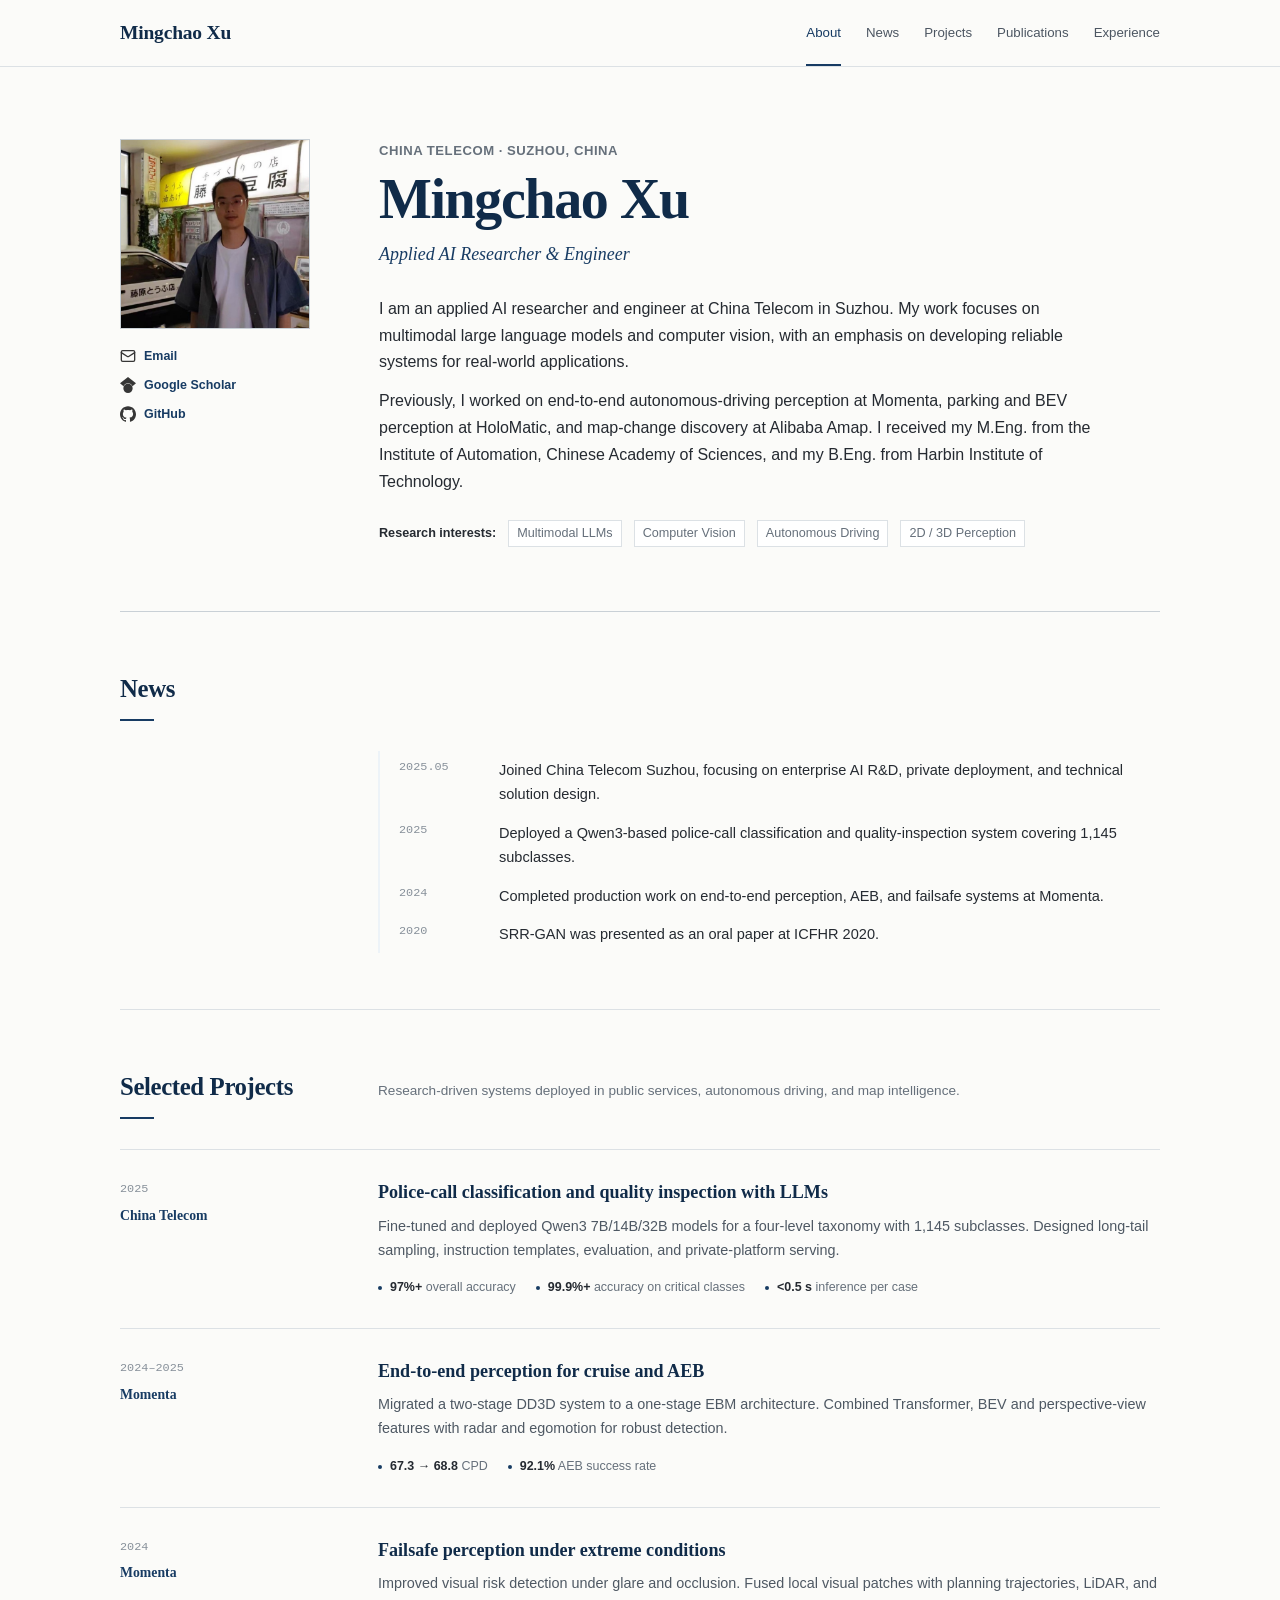
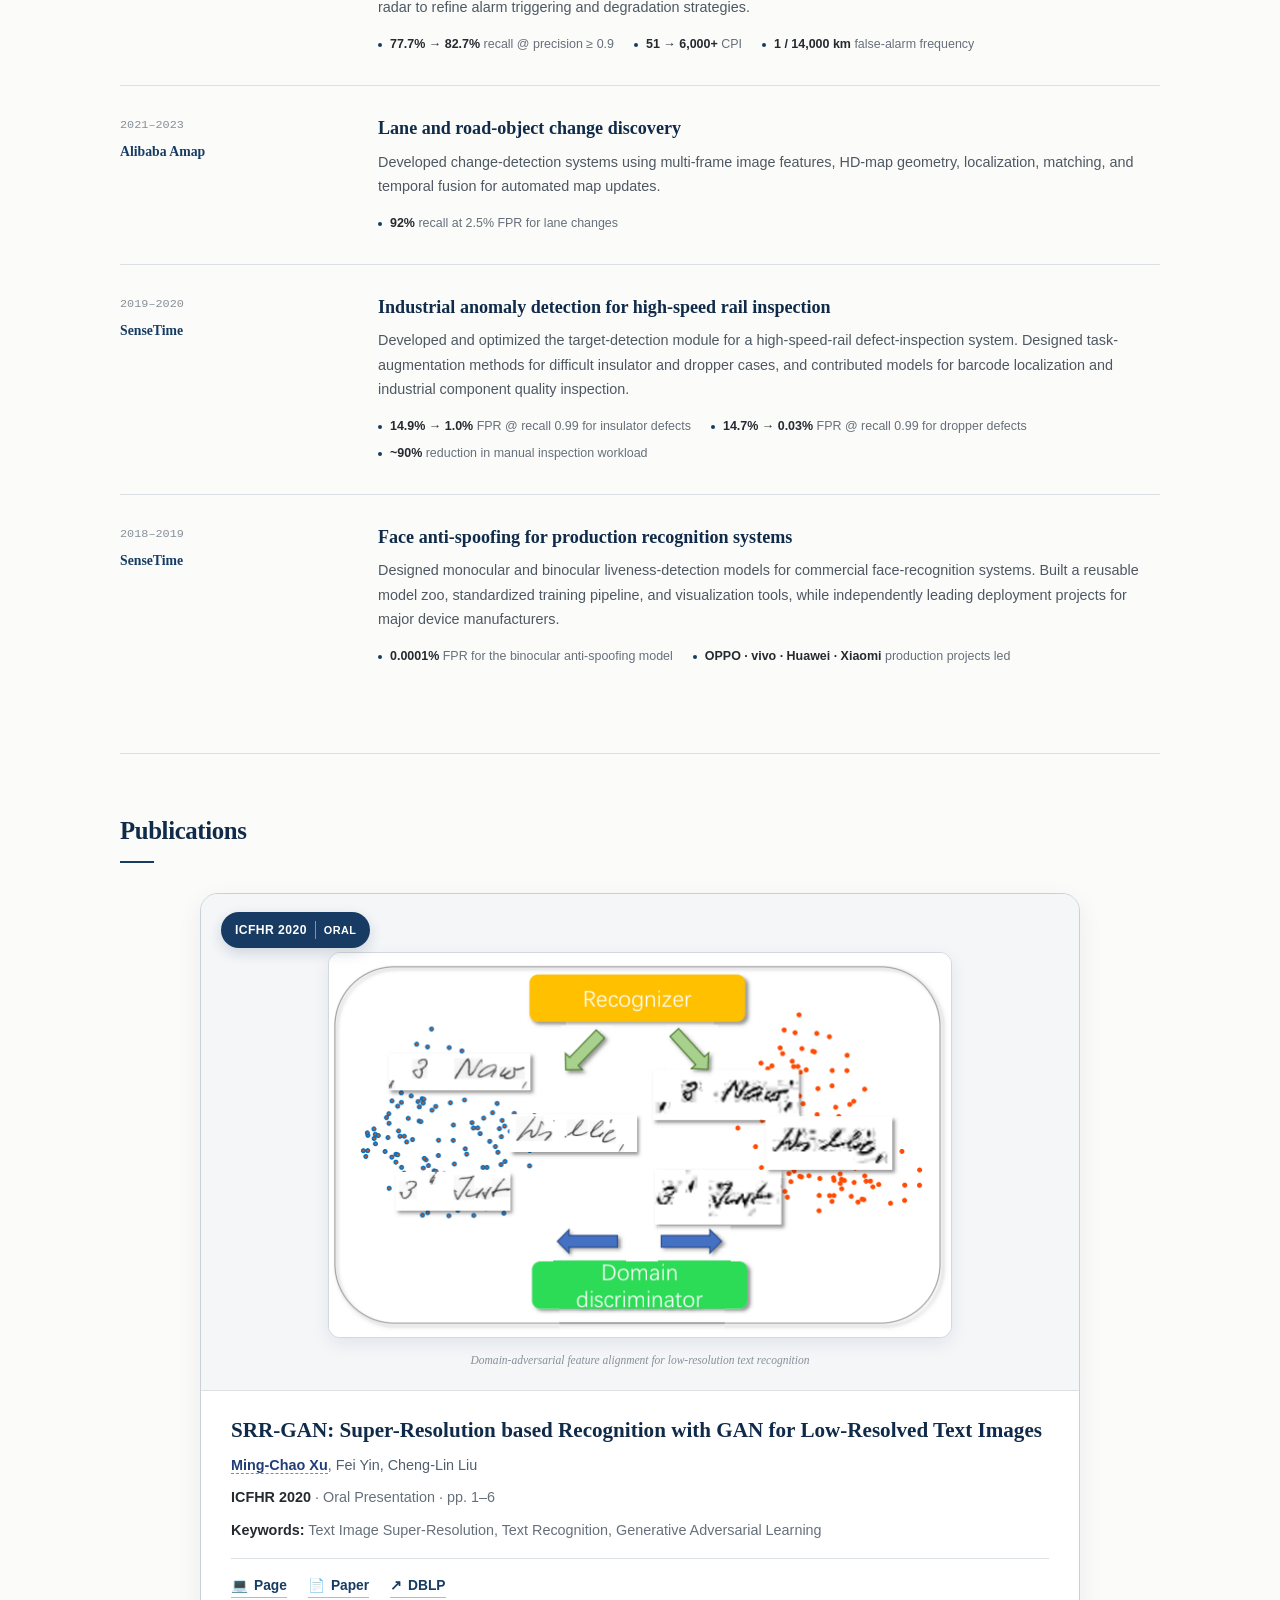
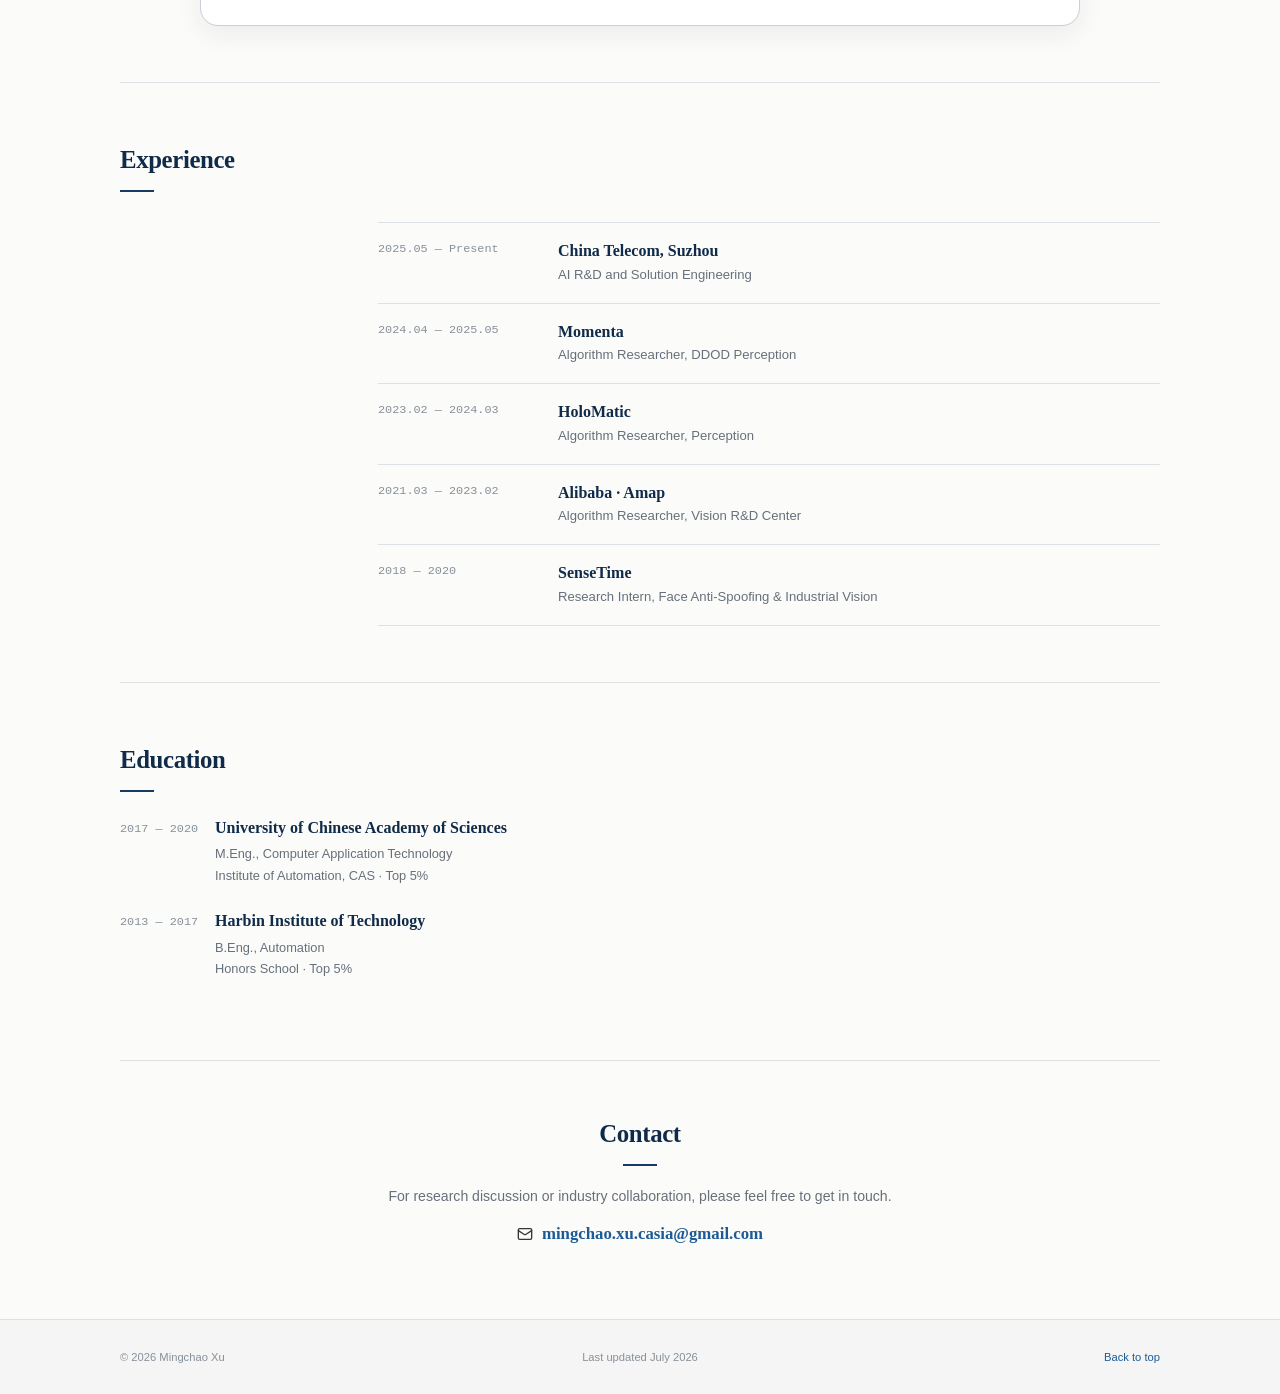
==== index.html @ 4d042f43 "Use paper figure in publication card" ====
<!doctype html>
<html lang="en">
  <head>
    <meta charset="UTF-8" />
    <meta name="viewport" content="width=device-width, initial-scale=1.0" />
    <meta
      name="description"
      content="Mingchao Xu is an applied AI researcher and engineer working on multimodal language models, autonomous-driving perception, and computer vision."
    />
    <meta name="theme-color" content="#fbfbf9" />
    <meta property="og:type" content="website" />
    <meta property="og:url" content="https://mingchaoxu.github.io/" />
    <meta property="og:title" content="Mingchao Xu — Applied AI Researcher" />
    <meta
      property="og:description"
      content="Research and engineering in multimodal AI, autonomous-driving perception, and computer vision."
    />
    <meta property="og:image" content="https://mingchaoxu.github.io/assets/mingchao-xu.jpg" />
    <title>Mingchao Xu — Applied AI Researcher</title>
    <link rel="icon" href="./assets/mingchao-xu.jpg" />
    <link rel="stylesheet" href="./styles.css" />
    <script src="./script.js" defer></script>
  </head>
  <body>
    <a class="skip-link" href="#main-content">Skip to content</a>

    <header class="site-header">
      <div class="header-inner">
        <a class="site-name" href="#about">Mingchao Xu</a>

        <button
          class="menu-button"
          type="button"
          aria-expanded="false"
          aria-controls="primary-nav"
        >
          <span class="sr-only">Menu</span>
          <span></span><span></span><span></span>
        </button>

        <nav id="primary-nav" class="primary-nav" aria-label="Primary navigation">
          <a href="#about">About</a>
          <a href="#news">News</a>
          <a href="#projects">Projects</a>
          <a href="#publications">Publications</a>
          <a href="#experience">Experience</a>
        </nav>
      </div>
    </header>

    <main id="main-content" class="page">
      <section id="about" class="profile-section">
        <div class="portrait-column">
          <img
            class="portrait"
            src="./assets/mingchao-xu.jpg"
            alt="Mingchao Xu"
            width="250"
            height="250"
          />
          <div class="profile-links" aria-label="Contact links">
            <a class="profile-link" href="mailto:mingchao.xu.casia@gmail.com" aria-label="Email Mingchao Xu">
              <img src="./assets/icons/mail.svg" alt="" aria-hidden="true" />
              <span>Email</span>
            </a>
            <a class="profile-link" href="https://scholar.google.com/citations?hl=zh-CN&amp;user=CR65p5YAAAAJ" target="_blank" rel="noreferrer" aria-label="Google Scholar profile">
              <img src="./assets/icons/google-scholar.svg" alt="" aria-hidden="true" />
              <span>Google Scholar</span>
            </a>
            <a class="profile-link" href="https://github.com/MingChaoXu" target="_blank" rel="noreferrer" aria-label="GitHub profile">
              <img src="./assets/icons/github.svg" alt="" aria-hidden="true" />
              <span>GitHub</span>
            </a>
          </div>
        </div>

        <div class="profile-content">
          <p class="affiliation">China Telecom · Suzhou, China</p>
          <h1>Mingchao Xu</h1>
          <p class="title-line">Applied AI Researcher &amp; Engineer</p>

          <div class="bio">
            <p>
              I am an applied AI researcher and engineer at China Telecom in Suzhou. My work focuses on multimodal large language models and computer vision, with an emphasis on developing reliable systems for real-world applications.
            </p>
            <p>
              Previously, I worked on end-to-end autonomous-driving perception at Momenta, parking and BEV perception at HoloMatic, and map-change discovery at Alibaba Amap. I received my M.Eng. from the Institute of Automation, Chinese Academy of Sciences, and my B.Eng. from Harbin Institute of Technology.
            </p>
          </div>

          <div class="research-interests">
            <strong>Research interests:</strong>
            <span>Multimodal LLMs</span>
            <span>Computer Vision</span>
            <span>Autonomous Driving</span>
            <span>2D / 3D Perception</span>
          </div>
        </div>
      </section>

      <section id="news" class="content-section">
        <header class="section-header">
          <h2>News</h2>
        </header>
        <div class="news-list">
          <article class="news-item">
            <time datetime="2025-05">2025.05</time>
            <p>Joined China Telecom Suzhou, focusing on enterprise AI R&amp;D, private deployment, and technical solution design.</p>
          </article>
          <article class="news-item">
            <time datetime="2025">2025</time>
            <p>Deployed a Qwen3-based police-call classification and quality-inspection system covering 1,145 subclasses.</p>
          </article>
          <article class="news-item">
            <time datetime="2024">2024</time>
            <p>Completed production work on end-to-end perception, AEB, and failsafe systems at Momenta.</p>
          </article>
          <article class="news-item">
            <time datetime="2020">2020</time>
            <p>SRR-GAN was presented as an oral paper at ICFHR 2020.</p>
          </article>
        </div>
      </section>

      <section id="projects" class="content-section">
        <header class="section-header">
          <h2>Selected Projects</h2>
          <p>Research-driven systems deployed in public services, autonomous driving, and map intelligence.</p>
        </header>

        <div class="project-list">
          <article class="project-item">
            <div class="project-meta">
              <time>2025</time>
              <span>China Telecom</span>
            </div>
            <div class="project-body">
              <h3>Police-call classification and quality inspection with LLMs</h3>
              <p>
                Fine-tuned and deployed Qwen3 7B/14B/32B models for a four-level taxonomy with 1,145 subclasses. Designed long-tail sampling, instruction templates, evaluation, and private-platform serving.
              </p>
              <ul class="result-list">
                <li><strong>97%+</strong> overall accuracy</li>
                <li><strong>99.9%+</strong> accuracy on critical classes</li>
                <li><strong>&lt;0.5 s</strong> inference per case</li>
              </ul>
            </div>
          </article>

          <article class="project-item">
            <div class="project-meta">
              <time>2024–2025</time>
              <span>Momenta</span>
            </div>
            <div class="project-body">
              <h3>End-to-end perception for cruise and AEB</h3>
              <p>
                Migrated a two-stage DD3D system to a one-stage EBM architecture. Combined Transformer, BEV and perspective-view features with radar and egomotion for robust detection.
              </p>
              <ul class="result-list">
                <li><strong>67.3 → 68.8</strong> CPD</li>
                <li><strong>92.1%</strong> AEB success rate</li>
              </ul>
            </div>
          </article>

          <article class="project-item">
            <div class="project-meta">
              <time>2024</time>
              <span>Momenta</span>
            </div>
            <div class="project-body">
              <h3>Failsafe perception under extreme conditions</h3>
              <p>
                Improved visual risk detection under glare and occlusion. Fused local visual patches with planning trajectories, LiDAR, and radar to refine alarm triggering and degradation strategies.
              </p>
              <ul class="result-list">
                <li><strong>77.7% → 82.7%</strong> recall @ precision ≥ 0.9</li>
                <li><strong>51 → 6,000+</strong> CPI</li>
                <li><strong>1 / 14,000 km</strong> false-alarm frequency</li>
              </ul>
            </div>
          </article>

          <article class="project-item">
            <div class="project-meta">
              <time>2021–2023</time>
              <span>Alibaba Amap</span>
            </div>
            <div class="project-body">
              <h3>Lane and road-object change discovery</h3>
              <p>
                Developed change-detection systems using multi-frame image features, HD-map geometry, localization, matching, and temporal fusion for automated map updates.
              </p>
              <ul class="result-list">
                <li><strong>92%</strong> recall at 2.5% FPR for lane changes</li>
              </ul>
            </div>
          </article>

          <article class="project-item">
            <div class="project-meta">
              <time>2019–2020</time>
              <span>SenseTime</span>
            </div>
            <div class="project-body">
              <h3>Industrial anomaly detection for high-speed rail inspection</h3>
              <p>
                Developed and optimized the target-detection module for a high-speed-rail defect-inspection system. Designed task-augmentation methods for difficult insulator and dropper cases, and contributed models for barcode localization and industrial component quality inspection.
              </p>
              <ul class="result-list">
                <li><strong>14.9% → 1.0%</strong> FPR @ recall 0.99 for insulator defects</li>
                <li><strong>14.7% → 0.03%</strong> FPR @ recall 0.99 for dropper defects</li>
                <li><strong>~90%</strong> reduction in manual inspection workload</li>
              </ul>
            </div>
          </article>

          <article class="project-item">
            <div class="project-meta">
              <time>2018–2019</time>
              <span>SenseTime</span>
            </div>
            <div class="project-body">
              <h3>Face anti-spoofing for production recognition systems</h3>
              <p>
                Designed monocular and binocular liveness-detection models for commercial face-recognition systems. Built a reusable model zoo, standardized training pipeline, and visualization tools, while independently leading deployment projects for major device manufacturers.
              </p>
              <ul class="result-list">
                <li><strong>0.0001%</strong> FPR for the binocular anti-spoofing model</li>
                <li><strong>OPPO · vivo · Huawei · Xiaomi</strong> production projects led</li>
              </ul>
            </div>
          </article>
        </div>
      </section>

      <section id="publications" class="content-section">
        <header class="section-header">
          <h2>Publications</h2>
        </header>

        <article class="publication-card">
          <figure class="publication-preview">
            <div class="publication-badge">ICFHR 2020 <span>Oral</span></div>
            <img
              class="publication-figure"
              src="assets/srr-gan-domain-adaptation.png"
              alt="SRR-GAN domain-adversarial training diagram with a recognizer and domain discriminator"
              width="624"
              height="386"
              loading="lazy"
              decoding="async"
            >
            <figcaption>Domain-adversarial feature alignment for low-resolution text recognition</figcaption>
          </figure>

          <div class="publication-card-body">
            <h3>SRR-GAN: Super-Resolution based Recognition with GAN for Low-Resolved Text Images</h3>
            <p class="authors">
              <a href="https://scholar.google.com/citations?hl=zh-CN&amp;user=CR65p5YAAAAJ" target="_blank" rel="noreferrer"><strong>Ming-Chao Xu</strong></a>, Fei Yin, Cheng-Lin Liu
            </p>
            <p class="publication-venue"><strong>ICFHR 2020</strong> · Oral Presentation · pp. 1–6</p>
            <p class="publication-keywords"><strong>Keywords:</strong> Text Image Super-Resolution, Text Recognition, Generative Adversarial Learning</p>
            <div class="paper-links" aria-label="Publication resources">
              <a href="https://doi.org/10.1109/ICFHR2020.2020.00012" target="_blank" rel="noreferrer"><span aria-hidden="true">💻</span> Page</a>
              <a href="https://ieeexplore.ieee.org/stamp/stamp.jsp?tp=&amp;arnumber=9257746" target="_blank" rel="noreferrer"><span aria-hidden="true">📄</span> Paper</a>
              <a href="https://dblp.org/rec/conf/icfhr/XuYL20" target="_blank" rel="noreferrer"><span aria-hidden="true">↗</span> DBLP</a>
            </div>
          </div>
        </article>
      </section>

      <section id="experience" class="content-section">
        <header class="section-header">
          <h2>Experience</h2>
        </header>

        <div class="experience-list">
          <article class="experience-item">
            <time>2025.05 — Present</time>
            <div>
              <h3>China Telecom, Suzhou</h3>
              <p>AI R&amp;D and Solution Engineering</p>
            </div>
          </article>
          <article class="experience-item">
            <time>2024.04 — 2025.05</time>
            <div><h3>Momenta</h3><p>Algorithm Researcher, DDOD Perception</p></div>
          </article>
          <article class="experience-item">
            <time>2023.02 — 2024.03</time>
            <div><h3>HoloMatic</h3><p>Algorithm Researcher, Perception</p></div>
          </article>
          <article class="experience-item">
            <time>2021.03 — 2023.02</time>
            <div><h3>Alibaba · Amap</h3><p>Algorithm Researcher, Vision R&amp;D Center</p></div>
          </article>
          <article class="experience-item">
            <time>2018 — 2020</time>
            <div><h3>SenseTime</h3><p>Research Intern, Face Anti-Spoofing &amp; Industrial Vision</p></div>
          </article>
        </div>
      </section>

      <section class="content-section education-section">
        <header class="section-header compact"><h2>Education</h2></header>
        <div class="education-list">
          <article class="education-item">
            <time>2017 — 2020</time>
            <h3>University of Chinese Academy of Sciences</h3>
            <p>M.Eng., Computer Application Technology<br />Institute of Automation, CAS · Top 5%</p>
          </article>
          <article class="education-item">
            <time>2013 — 2017</time>
            <h3>Harbin Institute of Technology</h3>
            <p>B.Eng., Automation<br />Honors School · Top 5%</p>
          </article>
        </div>
      </section>

      <section id="contact" class="contact-section">
        <h2>Contact</h2>
        <p>For research discussion or industry collaboration, please feel free to get in touch.</p>
        <a class="contact-email" href="mailto:mingchao.xu.casia@gmail.com">
          <img src="./assets/icons/mail.svg" alt="" aria-hidden="true" />
          <span>mingchao.xu.casia@gmail.com</span>
        </a>
      </section>
    </main>

    <footer class="site-footer">
      <div class="footer-inner">
        <span>© <span id="current-year"></span> Mingchao Xu</span>
        <span>Last updated July 2026</span>
        <a href="#about">Back to top</a>
      </div>
    </footer>
  </body>
</html>
---- styles.css ----
:root {
  --background: #fbfbf9;
  --surface: #ffffff;
  --text: #252a31;
  --muted: #66707b;
  --light-muted: #87909a;
  --navy: #173b63;
  --navy-dark: #102b49;
  --link: #1e5b96;
  --line: #dce1e5;
  --line-dark: #c9d0d6;
  --soft-blue: #edf3f8;
  --max-width: 1040px;
}

* {
  box-sizing: border-box;
}

html {
  scroll-behavior: smooth;
  scroll-padding-top: 82px;
}

body {
  margin: 0;
  color: var(--text);
  background: var(--background);
  font-family: -apple-system, BlinkMacSystemFont, "Segoe UI", "Helvetica Neue", Arial, "PingFang SC", "Microsoft YaHei", sans-serif;
  font-size: 16px;
  line-height: 1.68;
  -webkit-font-smoothing: antialiased;
}

a {
  color: var(--link);
  text-decoration: none;
}

a:hover {
  text-decoration: underline;
  text-underline-offset: 3px;
}

button {
  font: inherit;
}

:focus-visible {
  outline: 2px solid var(--link);
  outline-offset: 3px;
}

::selection {
  color: #fff;
  background: var(--navy);
}

.sr-only {
  position: absolute;
  width: 1px;
  height: 1px;
  padding: 0;
  margin: -1px;
  overflow: hidden;
  clip: rect(0, 0, 0, 0);
  white-space: nowrap;
  border: 0;
}

.skip-link {
  position: fixed;
  top: 8px;
  left: 8px;
  z-index: 100;
  padding: 8px 12px;
  color: #fff;
  background: var(--navy);
  transform: translateY(-150%);
}

.skip-link:focus {
  transform: translateY(0);
}

.site-header {
  position: sticky;
  top: 0;
  z-index: 30;
  border-bottom: 1px solid var(--line);
  background: rgba(251, 251, 249, 0.96);
  backdrop-filter: blur(10px);
}

.header-inner {
  display: grid;
  grid-template-columns: 1fr auto;
  gap: 34px;
  align-items: center;
  width: min(var(--max-width), calc(100% - 40px));
  min-height: 66px;
  margin: 0 auto;
}

.site-name {
  color: var(--navy-dark);
  font-family: Georgia, "Times New Roman", "Songti SC", serif;
  font-size: 1.22rem;
  font-weight: 700;
  letter-spacing: -0.01em;
}

.site-name:hover {
  text-decoration: none;
}

.primary-nav {
  display: flex;
  gap: 25px;
  align-items: center;
}

.primary-nav a {
  position: relative;
  color: #4c5662;
  font-size: 0.83rem;
  font-weight: 500;
}

.primary-nav a:hover,
.primary-nav a.is-active {
  color: var(--navy);
  text-decoration: none;
}

.primary-nav a.is-active::after {
  position: absolute;
  right: 0;
  bottom: -22px;
  left: 0;
  height: 2px;
  content: "";
  background: var(--navy);
}

.menu-button {
  display: none;
}

.page {
  width: min(var(--max-width), calc(100% - 40px));
  margin: 0 auto;
}

.profile-section {
  display: grid;
  grid-template-columns: 205px minmax(0, 1fr);
  gap: 54px;
  padding: 72px 0 64px;
  border-bottom: 1px solid var(--line-dark);
}

.portrait {
  display: block;
  width: 190px;
  height: 190px;
  object-fit: cover;
  border: 1px solid var(--line-dark);
  background: #eee;
}

.profile-links {
  display: grid;
  gap: 8px;
  margin-top: 17px;
}

.profile-link {
  display: inline-flex;
  gap: 8px;
  align-items: center;
  width: fit-content;
  color: var(--navy);
}

.profile-link img,
.contact-email img {
  width: 16px;
  height: 16px;
  opacity: 0.78;
}

.profile-link:hover img,
.contact-email:hover img {
  opacity: 1;
}

.profile-link {
  font-size: 0.78rem;
  font-weight: 600;
}

.affiliation {
  margin: 1px 0 7px;
  color: var(--muted);
  font-size: 0.82rem;
  font-weight: 600;
  letter-spacing: 0.04em;
  text-transform: uppercase;
}

.profile-content h1 {
  margin: 0;
  color: var(--navy-dark);
  font-family: Georgia, "Times New Roman", "Songti SC", serif;
  font-size: clamp(2.35rem, 5vw, 3.5rem);
  font-weight: 700;
  letter-spacing: -0.025em;
  line-height: 1.1;
}

.title-line {
  margin: 8px 0 27px;
  color: var(--navy);
  font-family: Georgia, "Times New Roman", "Songti SC", serif;
  font-size: 1.12rem;
  font-style: italic;
}

.bio {
  max-width: 720px;
}

.bio p {
  margin: 0 0 12px;
}

.research-interests {
  display: flex;
  flex-wrap: wrap;
  gap: 7px 12px;
  align-items: baseline;
  margin-top: 24px;
  color: var(--muted);
  font-size: 0.79rem;
}

.research-interests strong {
  color: var(--text);
}

.research-interests > span:not(.lang) {
  padding: 2px 8px;
  border: 1px solid var(--line);
  background: var(--surface);
}

.content-section {
  padding: 56px 0;
  border-bottom: 1px solid var(--line);
}

.section-header {
  display: grid;
  grid-template-columns: 220px minmax(0, 1fr);
  gap: 38px;
  align-items: baseline;
  margin-bottom: 30px;
}

.section-header h2,
.contact-section h2 {
  margin: 0;
  color: var(--navy-dark);
  font-family: Georgia, "Times New Roman", "Songti SC", serif;
  font-size: 1.55rem;
  font-weight: 700;
  letter-spacing: -0.015em;
}

.section-header h2::after,
.contact-section h2::after {
  display: block;
  width: 34px;
  height: 2px;
  margin-top: 9px;
  content: "";
  background: var(--navy);
}

.section-header > p {
  max-width: 620px;
  margin: 0;
  color: var(--muted);
  font-size: 0.85rem;
}

.news-list {
  margin-left: 258px;
  border-left: 2px solid var(--soft-blue);
}

.news-item {
  display: grid;
  grid-template-columns: 82px 1fr;
  gap: 18px;
  padding: 7px 0 7px 19px;
}

.news-item time,
.project-meta time,
.experience-item time,
.education-item time {
  color: var(--light-muted);
  font-family: "SFMono-Regular", Consolas, "Liberation Mono", monospace;
  font-size: 0.74rem;
}

.news-item p {
  margin: 0;
  font-size: 0.91rem;
}

.project-list {
  border-top: 1px solid var(--line);
}

.project-item {
  display: grid;
  grid-template-columns: 220px minmax(0, 1fr);
  gap: 38px;
  padding: 30px 0;
  border-bottom: 1px solid var(--line);
}

.project-item:last-child {
  border-bottom: 0;
}

.project-meta {
  display: flex;
  flex-direction: column;
  gap: 4px;
}

.project-meta span {
  color: var(--navy);
  font-family: Georgia, "Times New Roman", serif;
  font-size: 0.86rem;
  font-weight: 700;
}

.project-body h3,
.publication-card-body h3,
.experience-item h3,
.education-item h3 {
  margin: 0;
  color: var(--navy-dark);
  font-family: Georgia, "Times New Roman", "Songti SC", serif;
  font-size: 1.13rem;
  font-weight: 700;
  line-height: 1.35;
}

.project-body > p {
  margin: 9px 0 0;
  color: #4e5863;
  font-size: 0.9rem;
}

.result-list {
  display: flex;
  flex-wrap: wrap;
  gap: 6px 20px;
  margin: 15px 0 0;
  padding: 0;
  list-style: none;
}

.result-list li {
  position: relative;
  padding-left: 12px;
  color: var(--muted);
  font-size: 0.78rem;
}

.result-list li::before {
  position: absolute;
  top: 0.72em;
  left: 0;
  width: 4px;
  height: 4px;
  border-radius: 50%;
  content: "";
  background: var(--navy);
}

.result-list strong {
  color: var(--text);
}

.publication-card {
  width: min(100%, 880px);
  margin-inline: auto;
  overflow: hidden;
  border: 1px solid var(--line-dark);
  border-radius: 18px;
  background: var(--surface);
  box-shadow: 0 8px 24px rgba(16, 43, 73, 0.07);
  transition: box-shadow 160ms ease, transform 160ms ease;
}

.publication-card:hover {
  box-shadow: 0 13px 30px rgba(16, 43, 73, 0.11);
  transform: translateY(-2px);
}

.publication-preview {
  position: relative;
  margin: 0;
  overflow: hidden;
  padding: 58px 30px 19px;
  border-bottom: 1px solid var(--line);
  background: #f4f6f8;
}

.publication-badge {
  position: absolute;
  top: 18px;
  left: 20px;
  display: inline-flex;
  gap: 8px;
  align-items: center;
  padding: 8px 14px;
  border-radius: 999px;
  color: #fff;
  background: var(--navy);
  box-shadow: 0 5px 14px rgba(16, 43, 73, 0.16);
  font-size: 0.76rem;
  font-weight: 800;
  letter-spacing: 0.035em;
}

.publication-badge span {
  padding-left: 8px;
  border-left: 1px solid rgba(255, 255, 255, 0.45);
  font-size: 0.68rem;
  text-transform: uppercase;
}

.publication-figure {
  display: block;
  width: min(100%, 624px);
  height: auto;
  margin: 0 auto;
  border: 1px solid #d3d8dd;
  border-radius: 12px;
  background: #fff;
  box-shadow: 0 6px 18px rgba(16, 43, 73, 0.08);
}

.publication-preview figcaption {
  margin: 13px 0 0;
  color: var(--light-muted);
  font-family: Georgia, "Times New Roman", serif;
  font-size: 0.72rem;
  font-style: italic;
  text-align: center;
}

.publication-card-body {
  padding: 25px 30px 27px;
}

.publication-card-body h3 {
  font-size: 1.32rem;
  line-height: 1.35;
}

.authors,
.publication-venue,
.publication-keywords {
  margin: 10px 0 0;
  font-size: 0.9rem;
  line-height: 1.55;
}

.authors {
  color: #4f5f70;
}

.authors a {
  color: #223e79;
  border-bottom: 1px dashed #788ba7;
}

.authors a:hover {
  text-decoration: none;
  border-bottom-style: solid;
}

.publication-venue,
.publication-keywords {
  color: var(--muted);
}

.publication-venue strong,
.publication-keywords strong {
  color: var(--text);
}

.paper-links {
  display: flex;
  flex-wrap: wrap;
  gap: 13px 21px;
  margin-top: 17px;
  padding-top: 15px;
  border-top: 1px solid var(--line);
}

.paper-links a {
  display: inline-flex;
  gap: 6px;
  align-items: center;
  color: var(--navy);
  border-bottom: 1px solid #aebdca;
  font-size: 0.86rem;
  font-weight: 700;
}

.paper-links a:hover {
  border-bottom-color: var(--navy);
  text-decoration: none;
}

.experience-list {
  margin-left: 258px;
  border-top: 1px solid var(--line);
}

.experience-item {
  display: grid;
  grid-template-columns: 156px 1fr;
  gap: 24px;
  padding: 17px 0;
  border-bottom: 1px solid var(--line);
}

.experience-item h3 {
  font-size: 1rem;
}

.experience-item p {
  margin: 2px 0 0;
  color: var(--muted);
  font-size: 0.82rem;
}

.section-header.compact {
  display: block;
  margin-bottom: 25px;
}

.education-list {
  max-width: 680px;
}

.education-item {
  position: relative;
  margin-bottom: 24px;
  padding-left: 95px;
}

.education-item time {
  position: absolute;
  top: 3px;
  left: 0;
}

.education-item h3 {
  font-size: 1rem;
}

.education-item p {
  margin: 5px 0 0;
  color: var(--muted);
  font-size: 0.8rem;
}

.contact-section {
  padding: 52px 0 68px;
  text-align: center;
}

.contact-section h2::after {
  margin-right: auto;
  margin-left: auto;
}

.contact-section p {
  max-width: 560px;
  margin: 19px auto 12px;
  color: var(--muted);
  font-size: 0.88rem;
}

.contact-email {
  display: inline-flex;
  gap: 9px;
  align-items: center;
  font-family: Georgia, "Times New Roman", serif;
  font-size: 1.05rem;
  font-weight: 700;
}

.site-footer {
  border-top: 1px solid var(--line);
  background: #f4f5f4;
}

.footer-inner {
  display: grid;
  grid-template-columns: 1fr auto 1fr;
  gap: 20px;
  align-items: center;
  width: min(var(--max-width), calc(100% - 40px));
  min-height: 74px;
  margin: 0 auto;
  color: var(--light-muted);
  font-size: 0.7rem;
}

.footer-inner a {
  justify-self: end;
}

@media (max-width: 820px) {
  .header-inner {
    grid-template-columns: 1fr auto;
    gap: 14px;
  }

  .menu-button {
    display: grid;
    width: 36px;
    height: 34px;
    padding: 7px;
    border: 1px solid var(--line-dark);
    background: var(--surface);
    cursor: pointer;
  }

  .menu-button span:not(.sr-only) {
    display: block;
    width: 100%;
    height: 1px;
    margin: auto;
    background: var(--navy);
  }

  .primary-nav {
    position: absolute;
    top: 66px;
    right: 0;
    left: 0;
    display: none;
    padding: 10px 20px 18px;
    border-bottom: 1px solid var(--line-dark);
    background: var(--background);
  }

  .primary-nav.is-open {
    display: grid;
  }

  .primary-nav a {
    padding: 8px 0;
    border-bottom: 1px solid var(--line);
  }

  .primary-nav a.is-active::after {
    display: none;
  }

  .profile-section {
    grid-template-columns: 170px minmax(0, 1fr);
    gap: 35px;
  }

  .portrait {
    width: 165px;
    height: 165px;
  }

  .section-header {
    grid-template-columns: 165px minmax(0, 1fr);
    gap: 30px;
  }

  .news-list,
  .experience-list {
    margin-left: 195px;
  }

  .project-item {
    grid-template-columns: 165px minmax(0, 1fr);
    gap: 30px;
  }

}

@media (max-width: 640px) {
  html {
    scroll-padding-top: 68px;
  }

  .header-inner,
  .page,
  .footer-inner {
    width: min(100% - 28px, var(--max-width));
  }

  .site-name {
    font-size: 1.05rem;
  }

  .profile-section {
    grid-template-columns: 1fr;
    gap: 25px;
    padding: 42px 0 46px;
  }

  .portrait-column {
    display: grid;
    grid-template-columns: 118px 1fr;
    gap: 18px;
    align-items: end;
  }

  .portrait {
    width: 118px;
    height: 118px;
  }

  .profile-links {
    display: grid;
    gap: 4px;
    margin: 0;
  }

  .profile-content h1 {
    font-size: 2.45rem;
  }

  .content-section {
    padding: 43px 0;
  }

  .section-header {
    display: block;
    margin-bottom: 25px;
  }

  .section-header > p {
    margin-top: 18px;
  }

  .news-list,
  .experience-list {
    margin-left: 0;
  }

  .news-item {
    grid-template-columns: 68px 1fr;
    gap: 10px;
    padding-left: 14px;
  }

  .project-item {
    grid-template-columns: 1fr;
    gap: 17px;
  }

  .project-meta {
    flex-direction: row;
    justify-content: space-between;
  }

  .result-list {
    display: grid;
    gap: 4px;
  }

  .publication-preview {
    padding: 58px 12px 17px;
  }

  .publication-card-body {
    padding: 21px 19px 23px;
  }

  .publication-card-body h3 {
    font-size: 1.16rem;
  }

  .paper-links {
    gap: 11px 17px;
  }

  .experience-item {
    grid-template-columns: 1fr;
    gap: 5px;
  }

  .footer-inner {
    grid-template-columns: 1fr auto;
  }

  .footer-inner > span:nth-child(2) {
    display: none;
  }
}

@media (prefers-reduced-motion: reduce) {
  html {
    scroll-behavior: auto;
  }
}
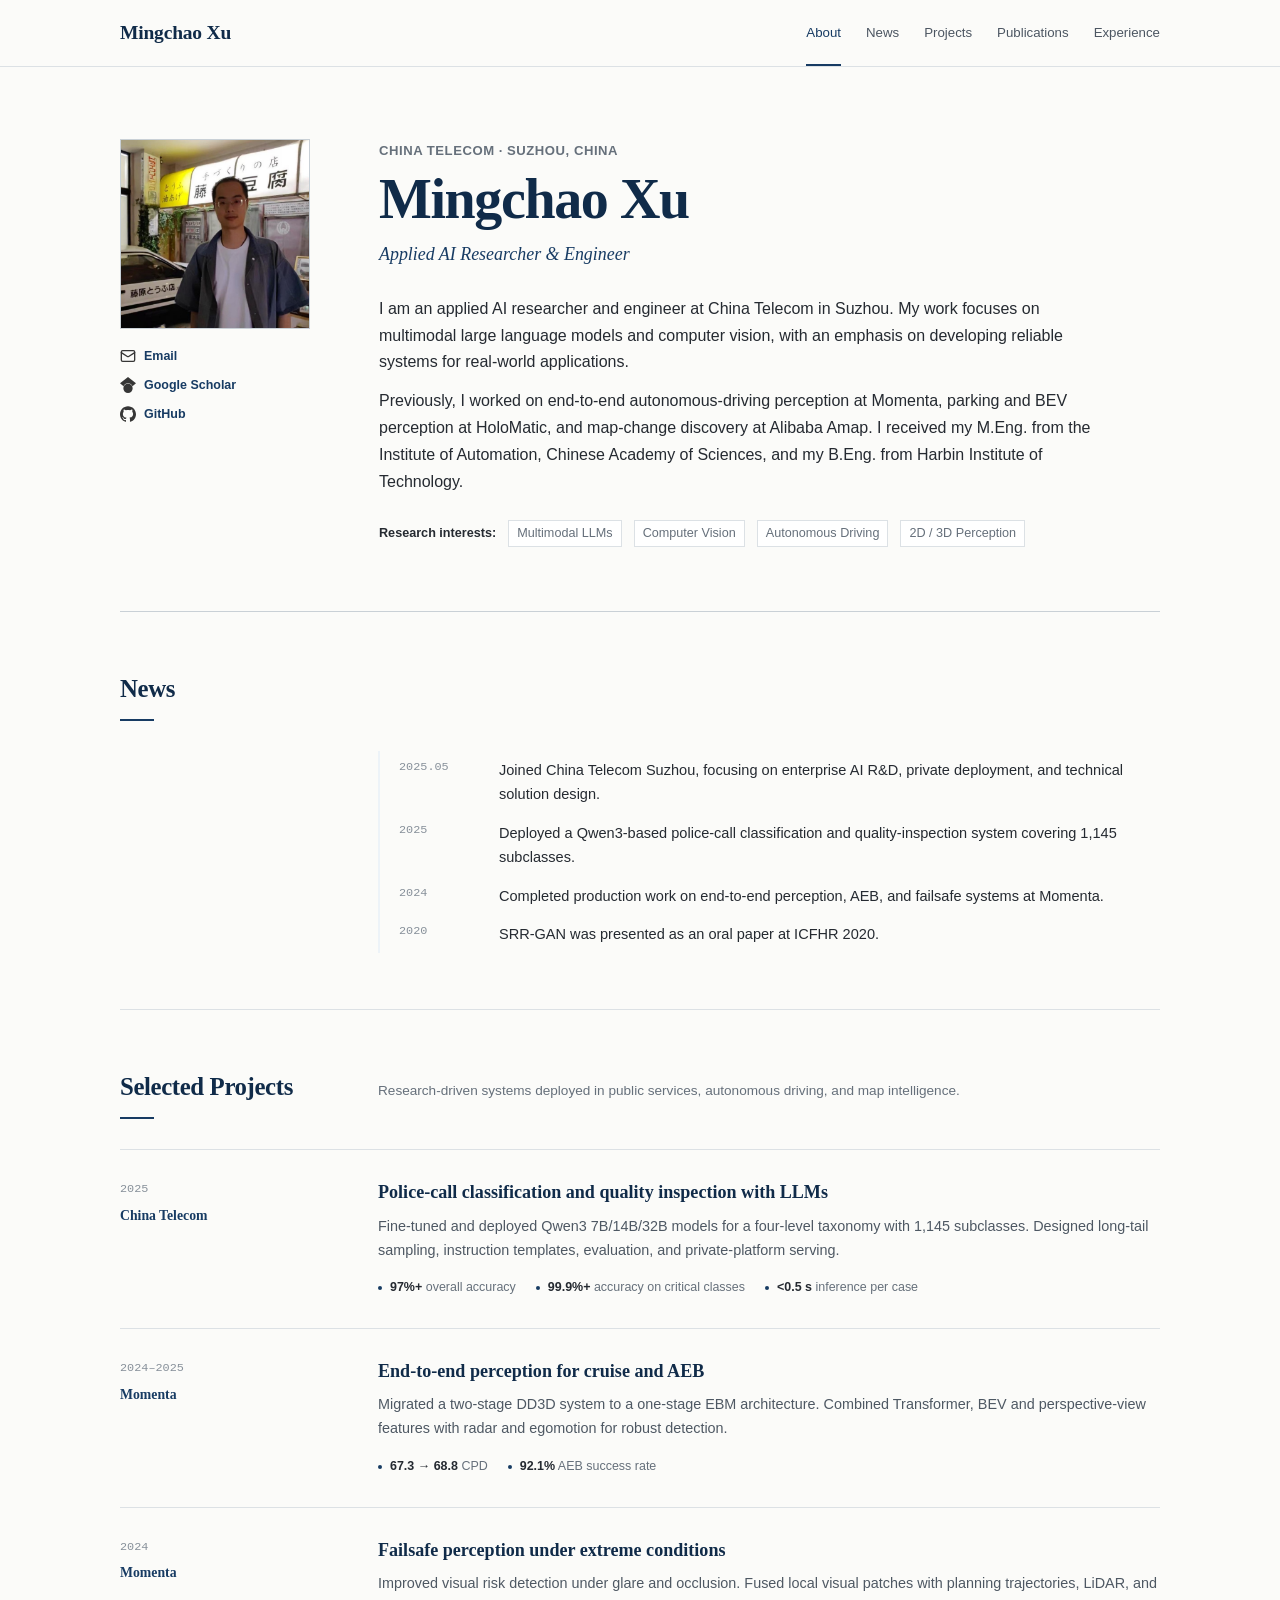
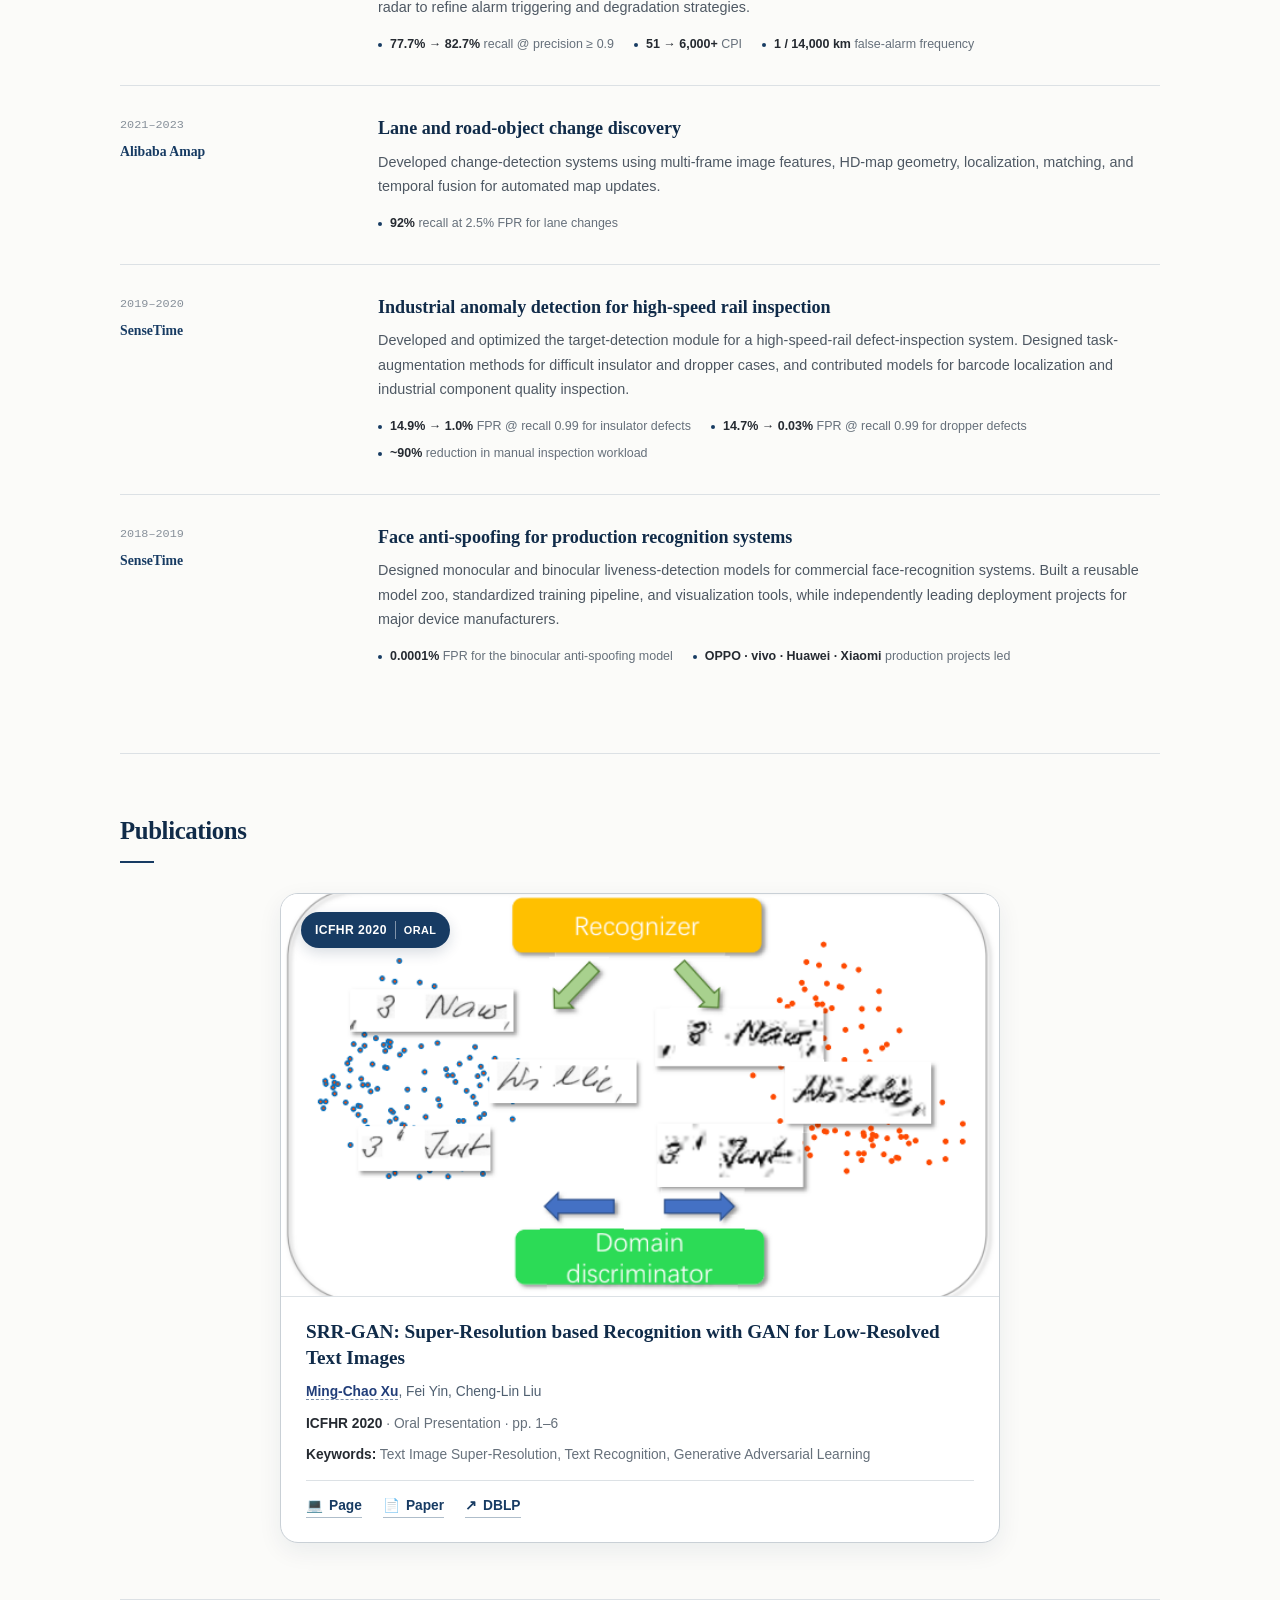
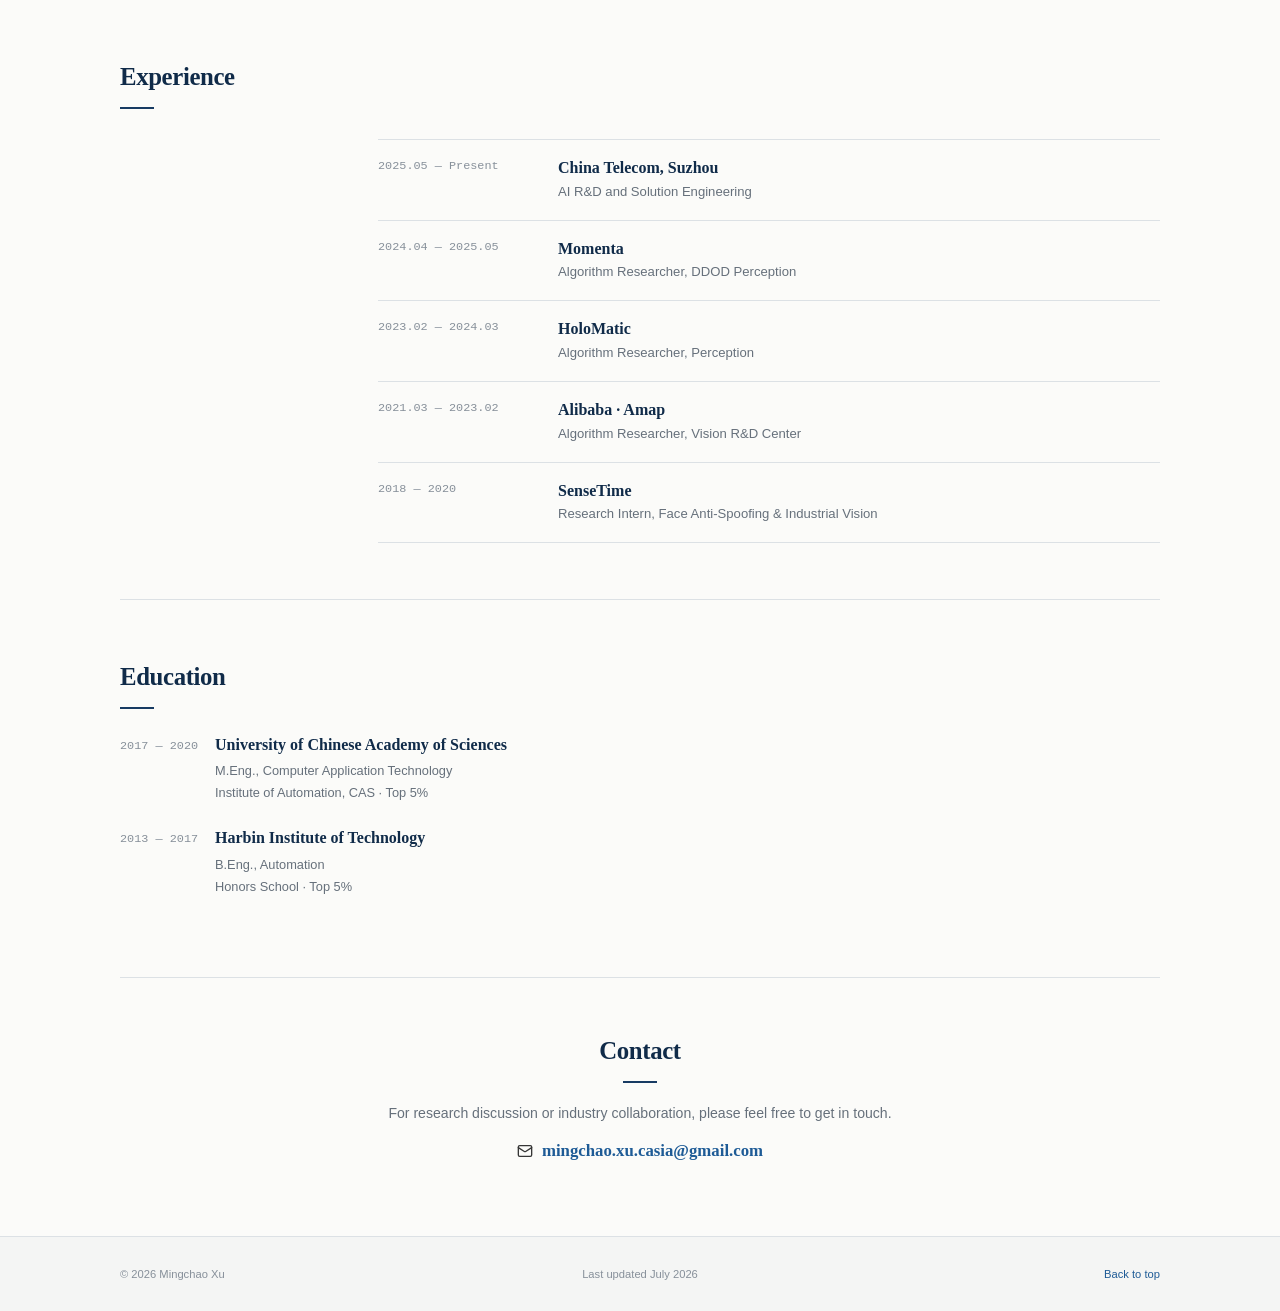
==== commit 3adce2cb: "Make publication preview full bleed" ====
--- a/index.html
+++ b/index.html
@@ -252,7 +252,6 @@
               loading="lazy"
               decoding="async"
             >
-            <figcaption>Domain-adversarial feature alignment for low-resolution text recognition</figcaption>
           </figure>
 
           <div class="publication-card-body">
--- a/styles.css
+++ b/styles.css
@@ -400,7 +400,7 @@
 }
 
 .publication-card {
-  width: min(100%, 880px);
+  width: min(100%, 720px);
   margin-inline: auto;
   overflow: hidden;
   border: 1px solid var(--line-dark);
@@ -417,11 +417,11 @@
 
 .publication-preview {
   position: relative;
+  aspect-ratio: 16 / 9;
   margin: 0;
   overflow: hidden;
-  padding: 58px 30px 19px;
   border-bottom: 1px solid var(--line);
-  background: #f4f6f8;
+  background: #fff;
 }
 
 .publication-badge {
@@ -450,30 +450,21 @@
 
 .publication-figure {
   display: block;
-  width: min(100%, 624px);
-  height: auto;
-  margin: 0 auto;
-  border: 1px solid #d3d8dd;
-  border-radius: 12px;
+  width: 100%;
+  height: 100%;
+  margin: 0;
+  border: 0;
   background: #fff;
-  box-shadow: 0 6px 18px rgba(16, 43, 73, 0.08);
-}
-
-.publication-preview figcaption {
-  margin: 13px 0 0;
-  color: var(--light-muted);
-  font-family: Georgia, "Times New Roman", serif;
-  font-size: 0.72rem;
-  font-style: italic;
-  text-align: center;
+  object-fit: cover;
+  object-position: center;
 }
 
 .publication-card-body {
-  padding: 25px 30px 27px;
+  padding: 22px 25px 24px;
 }
 
 .publication-card-body h3 {
-  font-size: 1.32rem;
+  font-size: 1.2rem;
   line-height: 1.35;
 }
 
@@ -481,7 +472,7 @@
 .publication-venue,
 .publication-keywords {
   margin: 10px 0 0;
-  font-size: 0.9rem;
+  font-size: 0.86rem;
   line-height: 1.55;
 }
 
@@ -513,8 +504,8 @@
   display: flex;
   flex-wrap: wrap;
   gap: 13px 21px;
-  margin-top: 17px;
-  padding-top: 15px;
+  margin-top: 15px;
+  padding-top: 13px;
   border-top: 1px solid var(--line);
 }
 
@@ -791,10 +782,6 @@
     gap: 4px;
   }
 
-  .publication-preview {
-    padding: 58px 12px 17px;
-  }
-
   .publication-card-body {
     padding: 21px 19px 23px;
   }
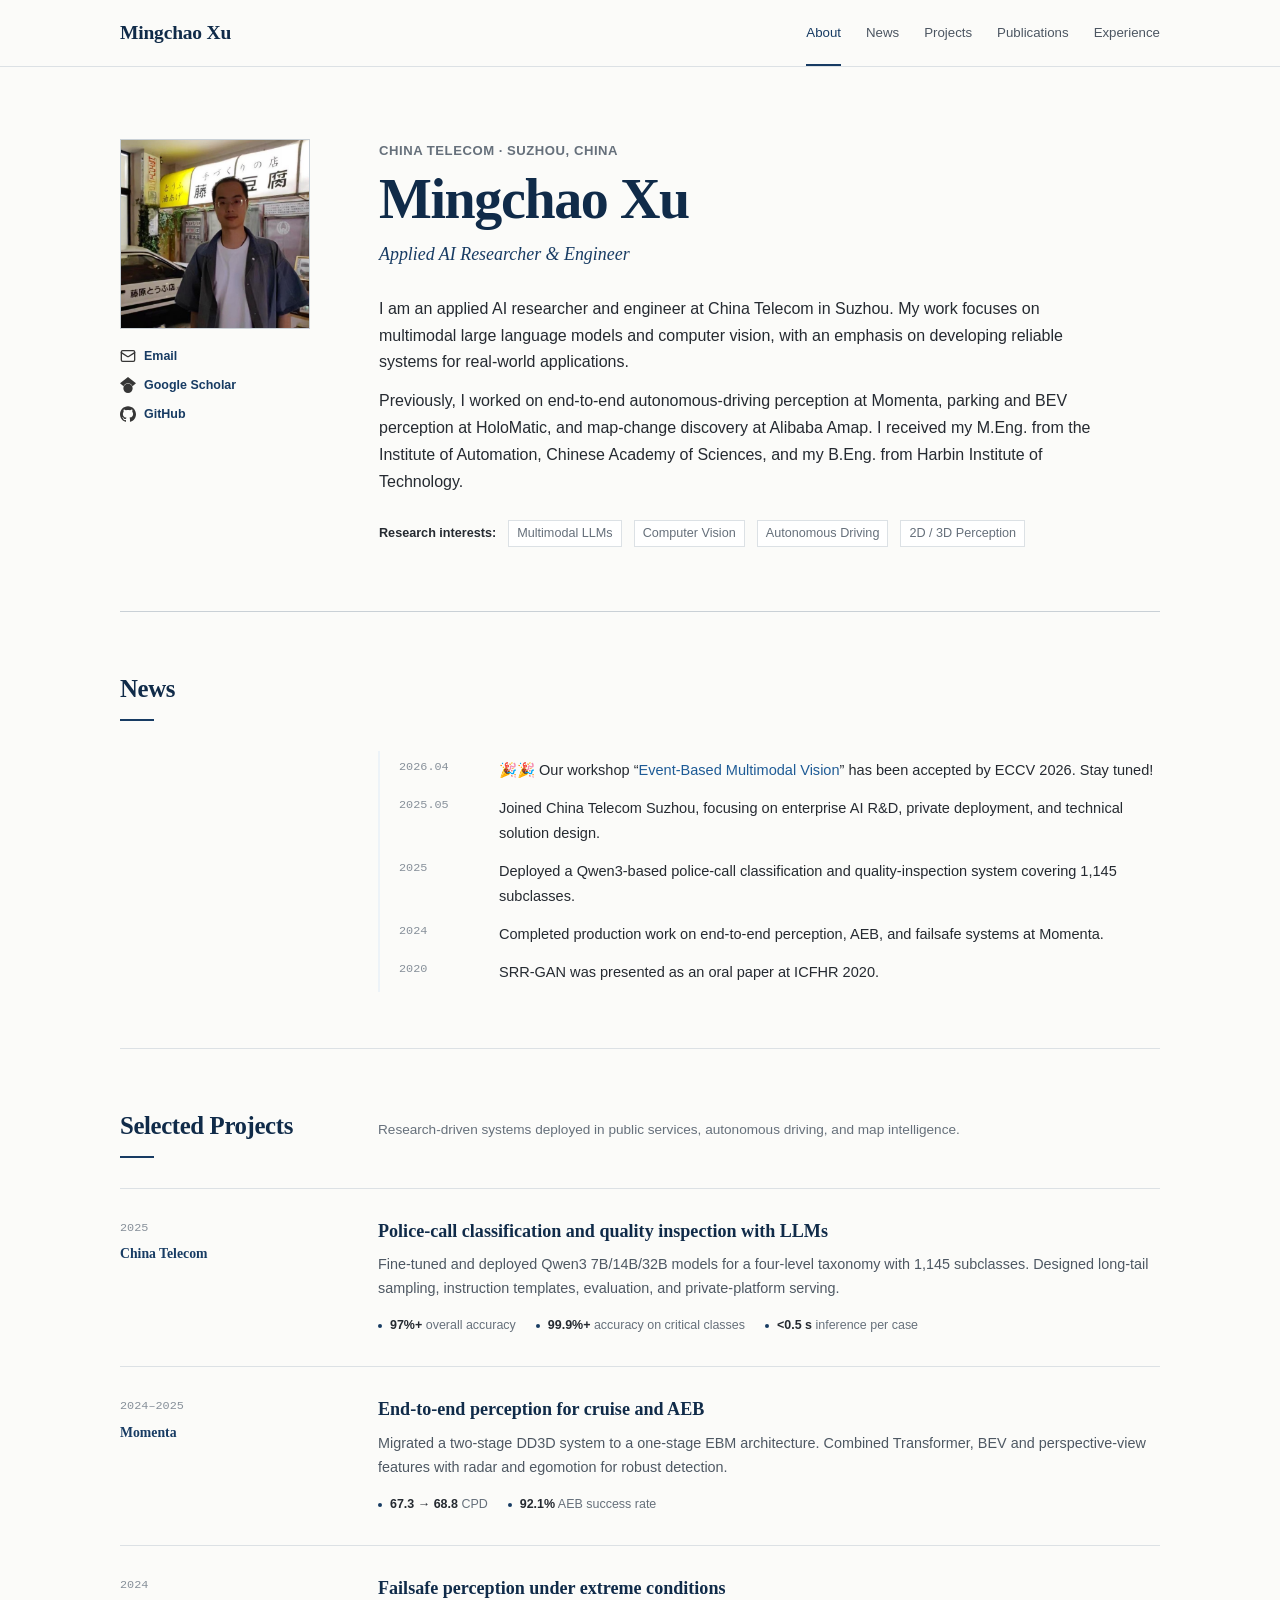
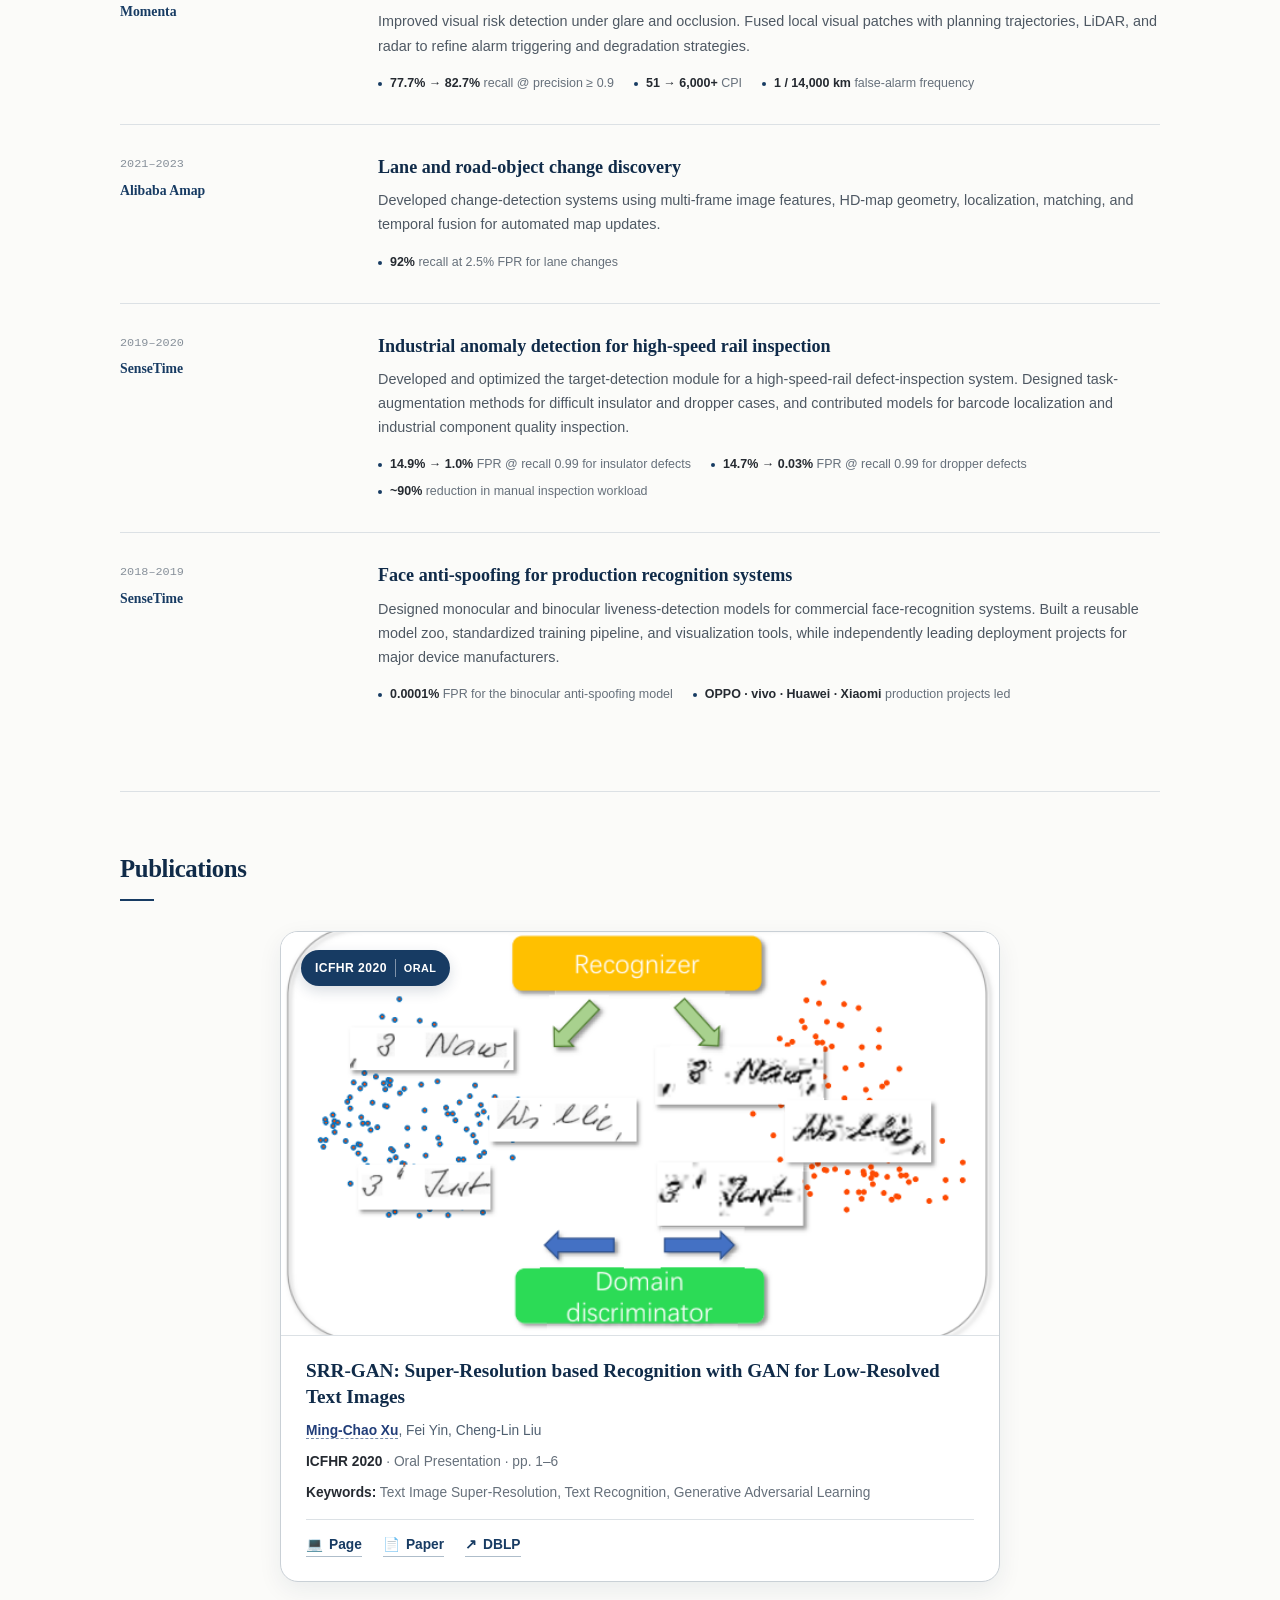
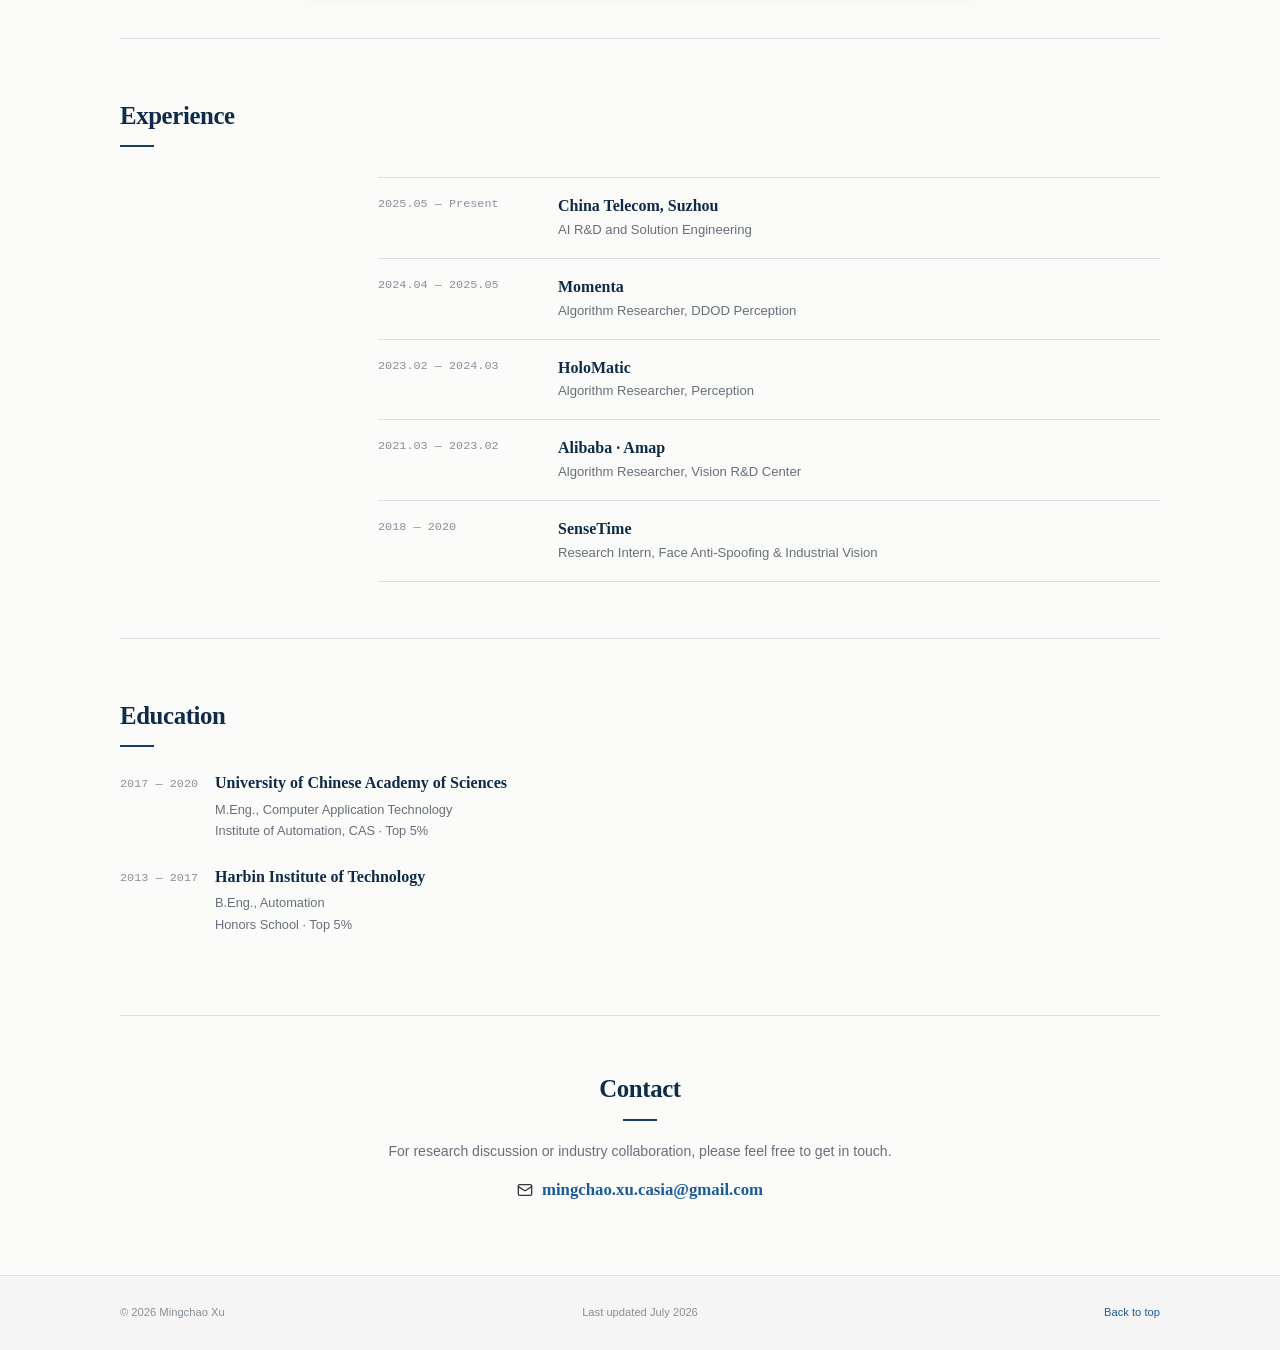
==== commit 62c39d0c: "Add ECCV workshop news" ====
--- a/index.html
+++ b/index.html
@@ -18,7 +18,7 @@
     <meta property="og:image" content="https://mingchaoxu.github.io/assets/mingchao-xu.jpg" />
     <title>Mingchao Xu — Applied AI Researcher</title>
     <link rel="icon" href="./assets/mingchao-xu.jpg" />
-    <link rel="stylesheet" href="./styles.css" />
+    <link rel="stylesheet" href="./styles.css?v=20260722-full-bleed" />
     <script src="./script.js" defer></script>
   </head>
   <body>
@@ -104,6 +104,10 @@
         </header>
         <div class="news-list">
           <article class="news-item">
+            <time datetime="2026-04">2026.04</time>
+            <p>🎉🎉 Our workshop “<a href="https://eventbasemultimodalvision.github.io/" target="_blank" rel="noreferrer">Event-Based Multimodal Vision</a>” has been accepted by ECCV 2026. Stay tuned!</p>
+          </article>
+          <article class="news-item">
             <time datetime="2025-05">2025.05</time>
             <p>Joined China Telecom Suzhou, focusing on enterprise AI R&amp;D, private deployment, and technical solution design.</p>
           </article>
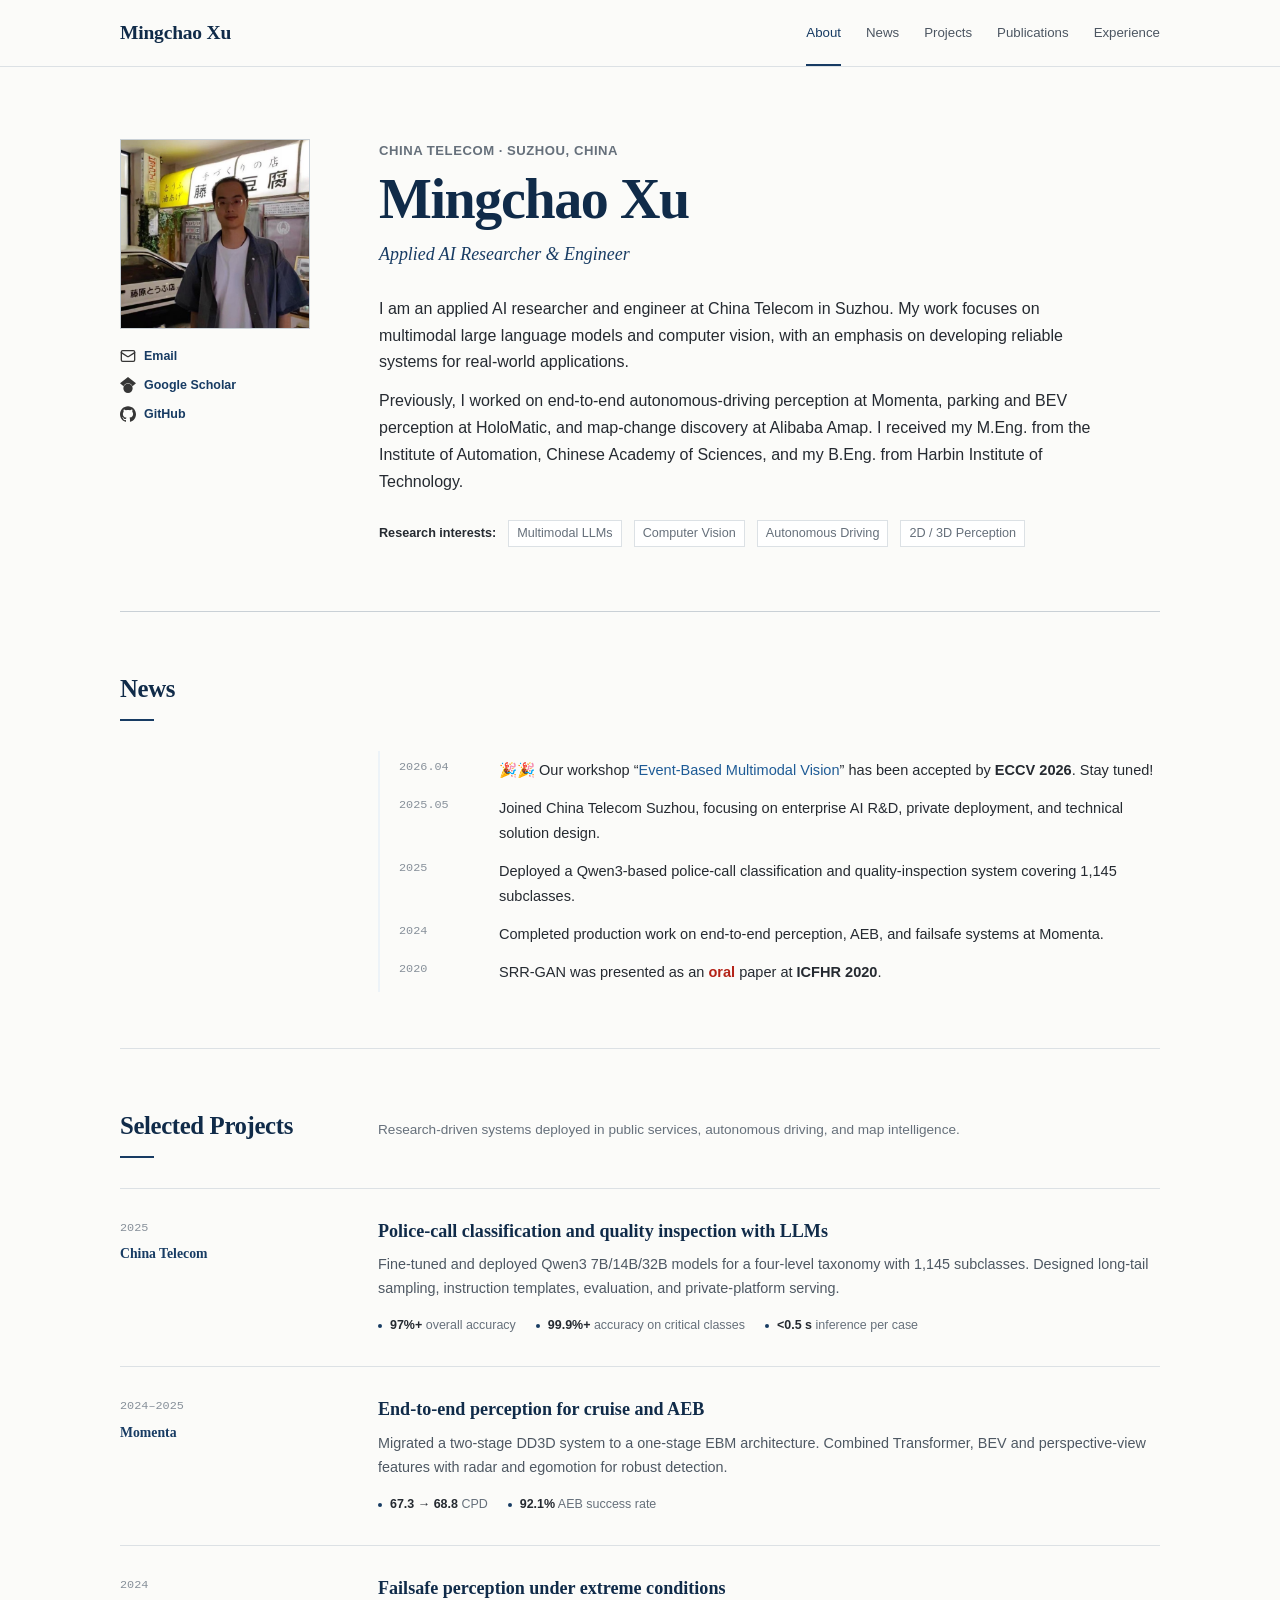
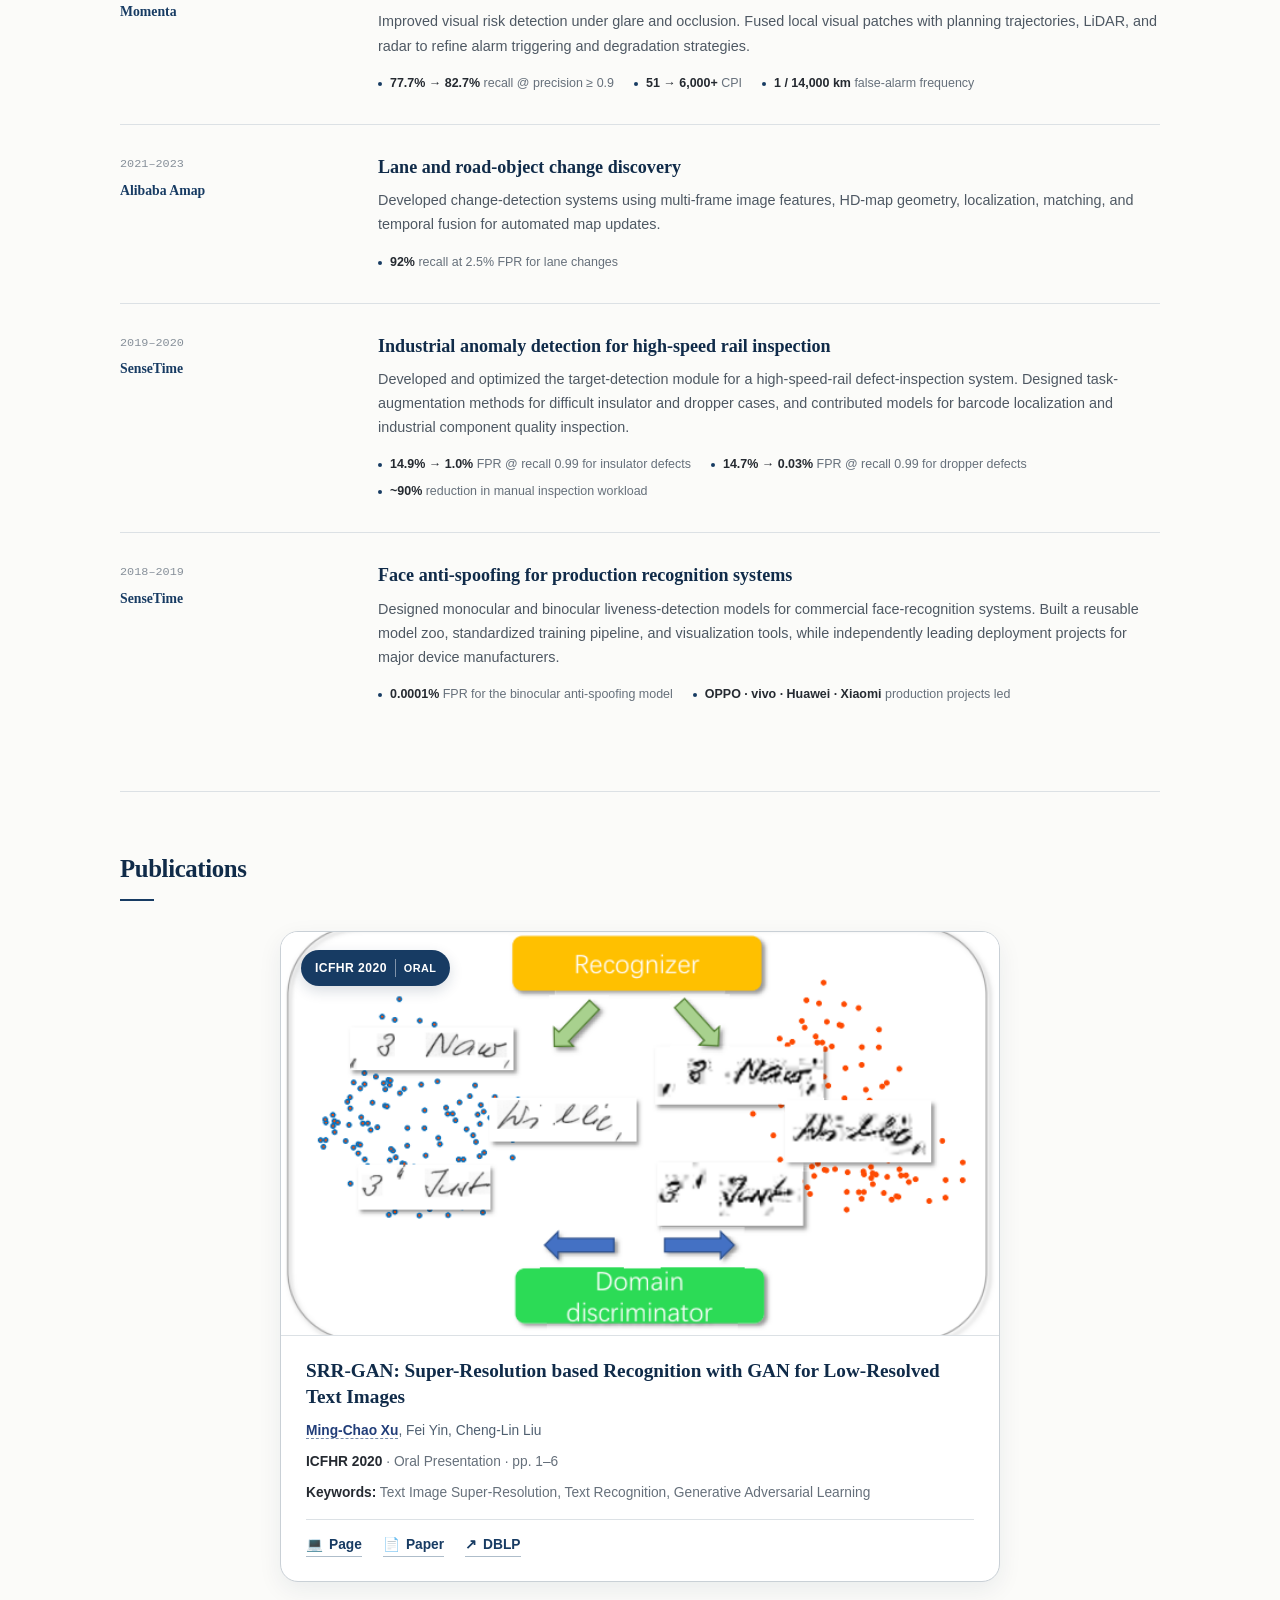
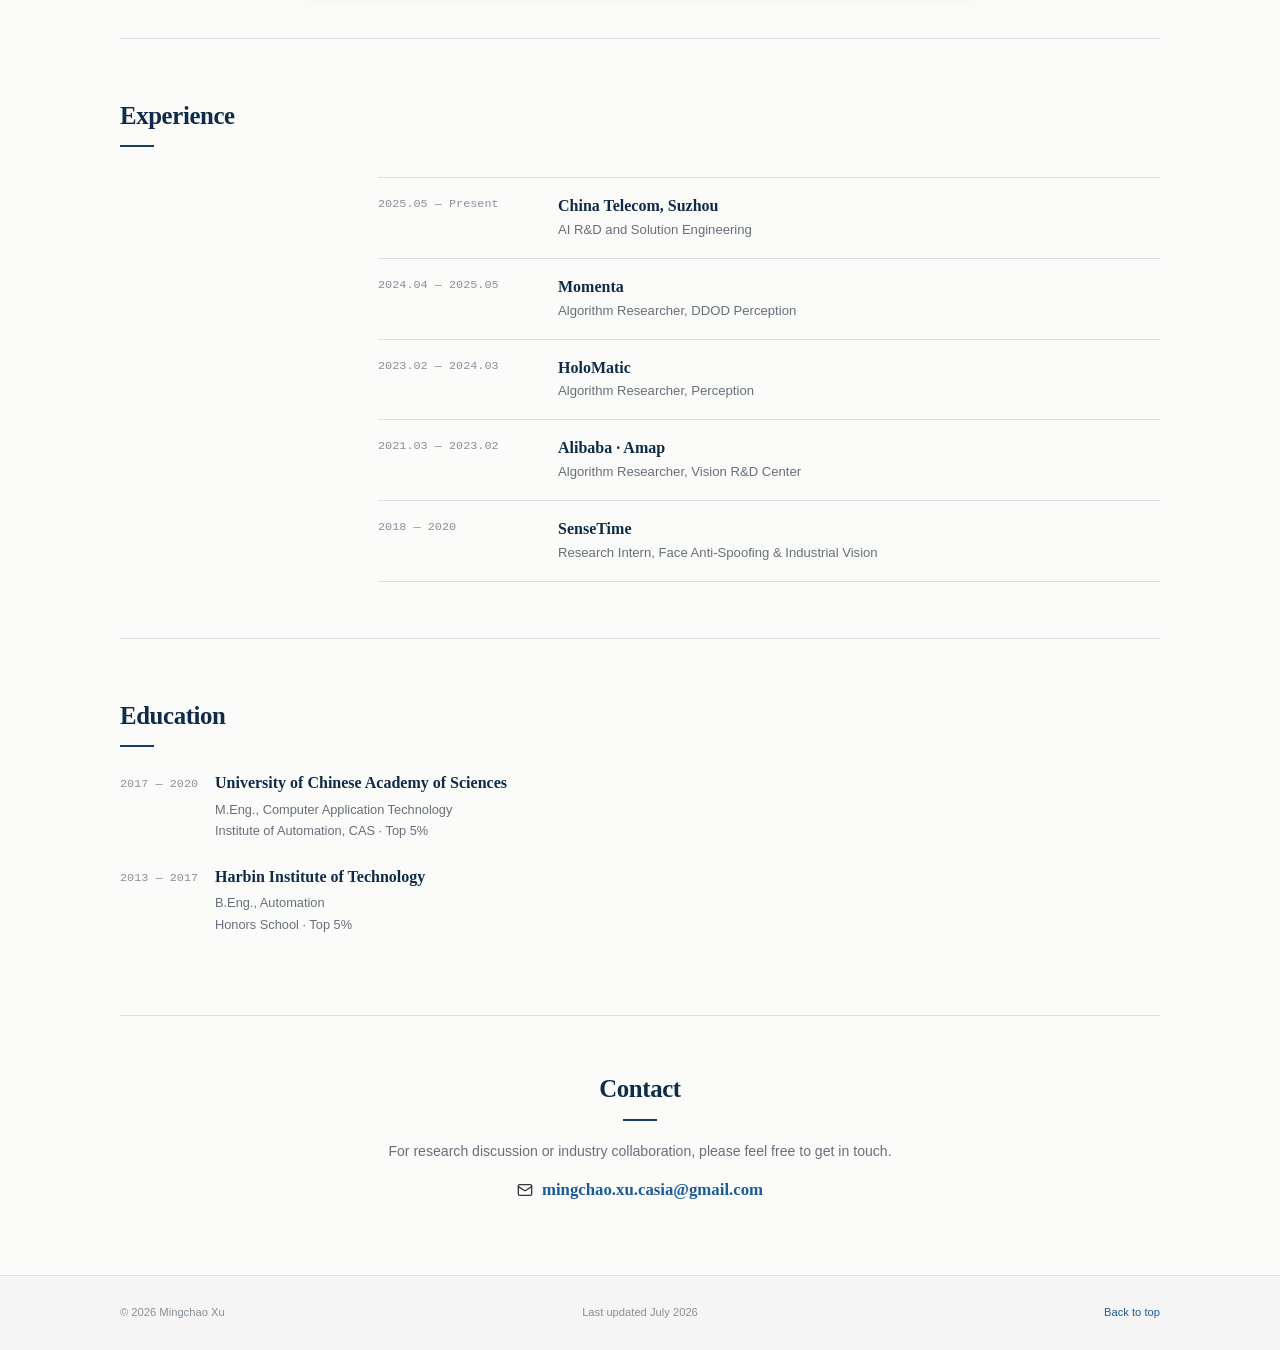
==== commit 7e514067: "Emphasize news venues" ====
--- a/index.html
+++ b/index.html
@@ -18,7 +18,7 @@
     <meta property="og:image" content="https://mingchaoxu.github.io/assets/mingchao-xu.jpg" />
     <title>Mingchao Xu — Applied AI Researcher</title>
     <link rel="icon" href="./assets/mingchao-xu.jpg" />
-    <link rel="stylesheet" href="./styles.css?v=20260722-full-bleed" />
+    <link rel="stylesheet" href="./styles.css?v=20260724-news-emphasis" />
     <script src="./script.js" defer></script>
   </head>
   <body>
@@ -105,7 +105,7 @@
         <div class="news-list">
           <article class="news-item">
             <time datetime="2026-04">2026.04</time>
-            <p>🎉🎉 Our workshop “<a href="https://eventbasemultimodalvision.github.io/" target="_blank" rel="noreferrer">Event-Based Multimodal Vision</a>” has been accepted by ECCV 2026. Stay tuned!</p>
+            <p>🎉🎉 Our workshop “<a href="https://eventbasemultimodalvision.github.io/" target="_blank" rel="noreferrer">Event-Based Multimodal Vision</a>” has been accepted by <strong>ECCV 2026</strong>. Stay tuned!</p>
           </article>
           <article class="news-item">
             <time datetime="2025-05">2025.05</time>
@@ -121,7 +121,7 @@
           </article>
           <article class="news-item">
             <time datetime="2020">2020</time>
-            <p>SRR-GAN was presented as an oral paper at ICFHR 2020.</p>
+            <p>SRR-GAN was presented as an <strong class="news-accent">oral</strong> paper at <strong>ICFHR 2020</strong>.</p>
           </article>
         </div>
       </section>
--- a/styles.css
+++ b/styles.css
@@ -319,6 +319,11 @@
 .news-item p {
   margin: 0;
   font-size: 0.91rem;
+}
+
+.news-accent {
+  color: #b42318;
+  font-weight: 800;
 }
 
 .project-list {
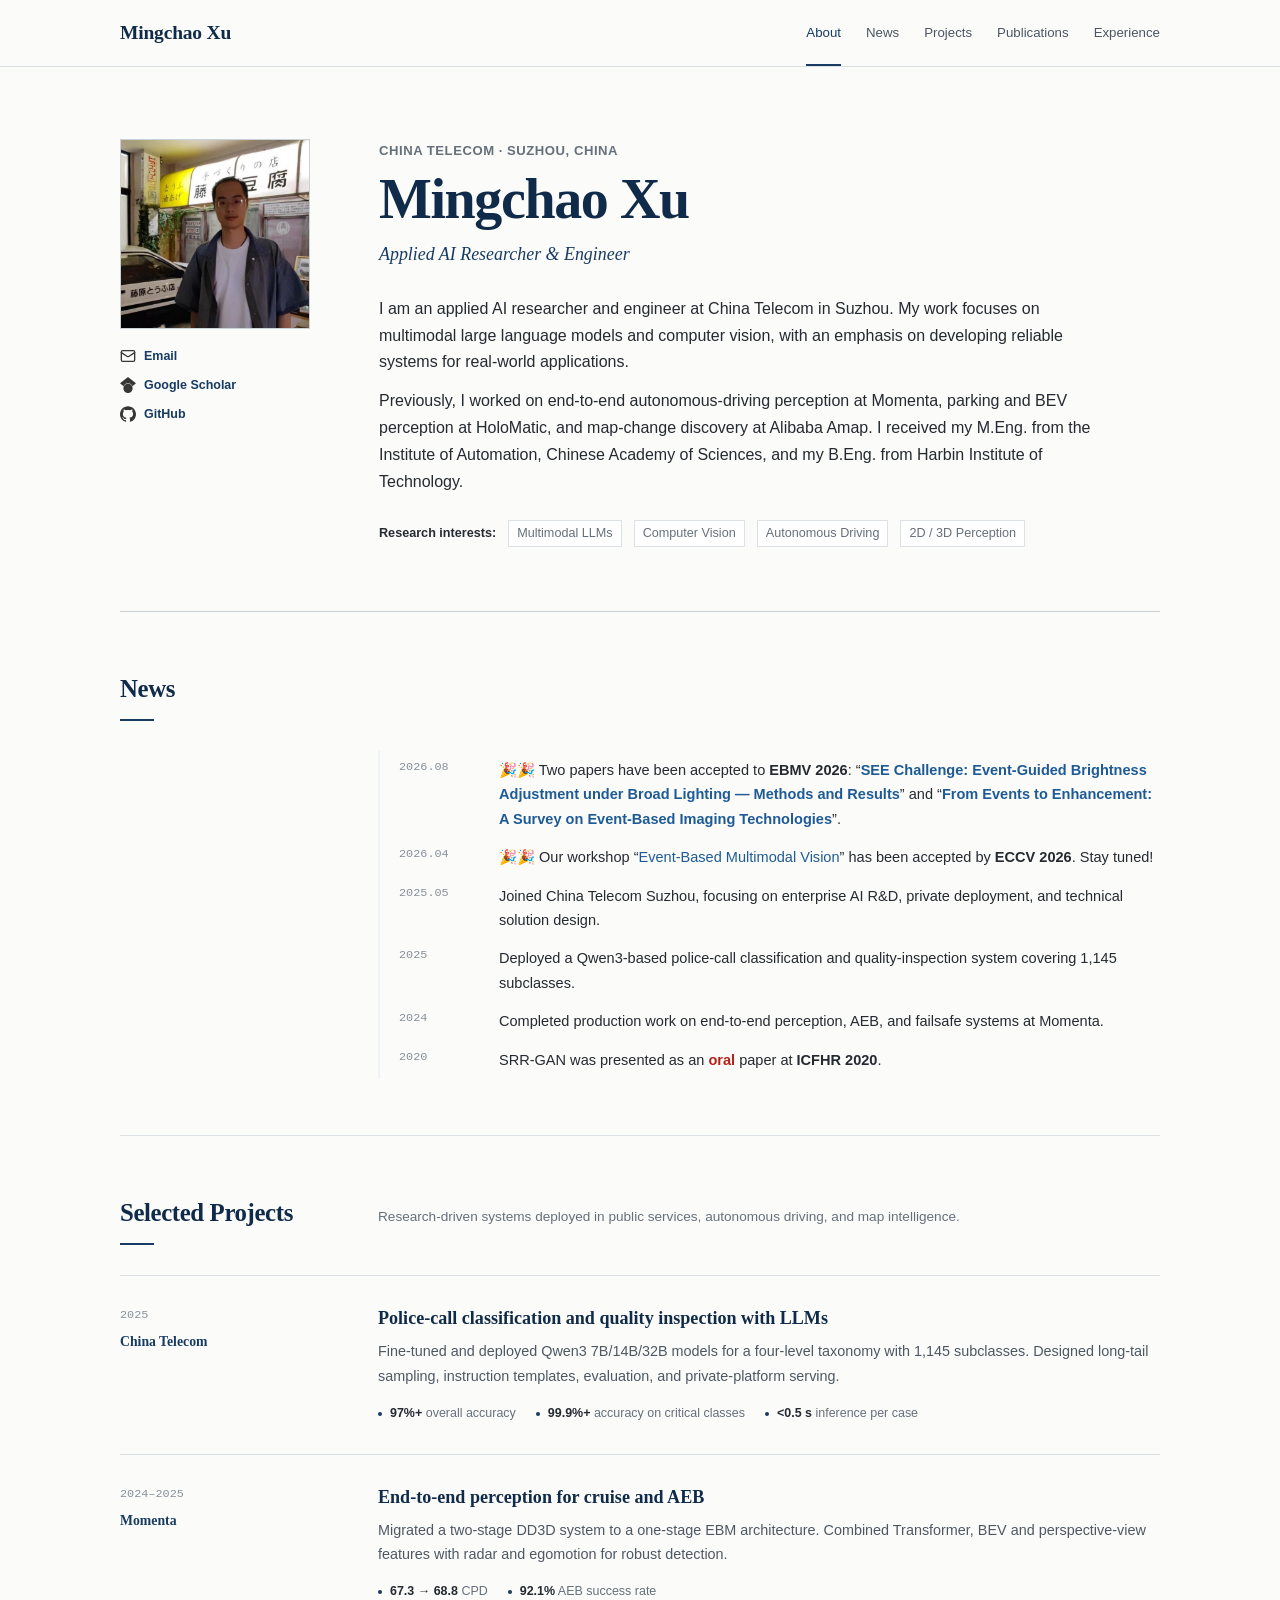
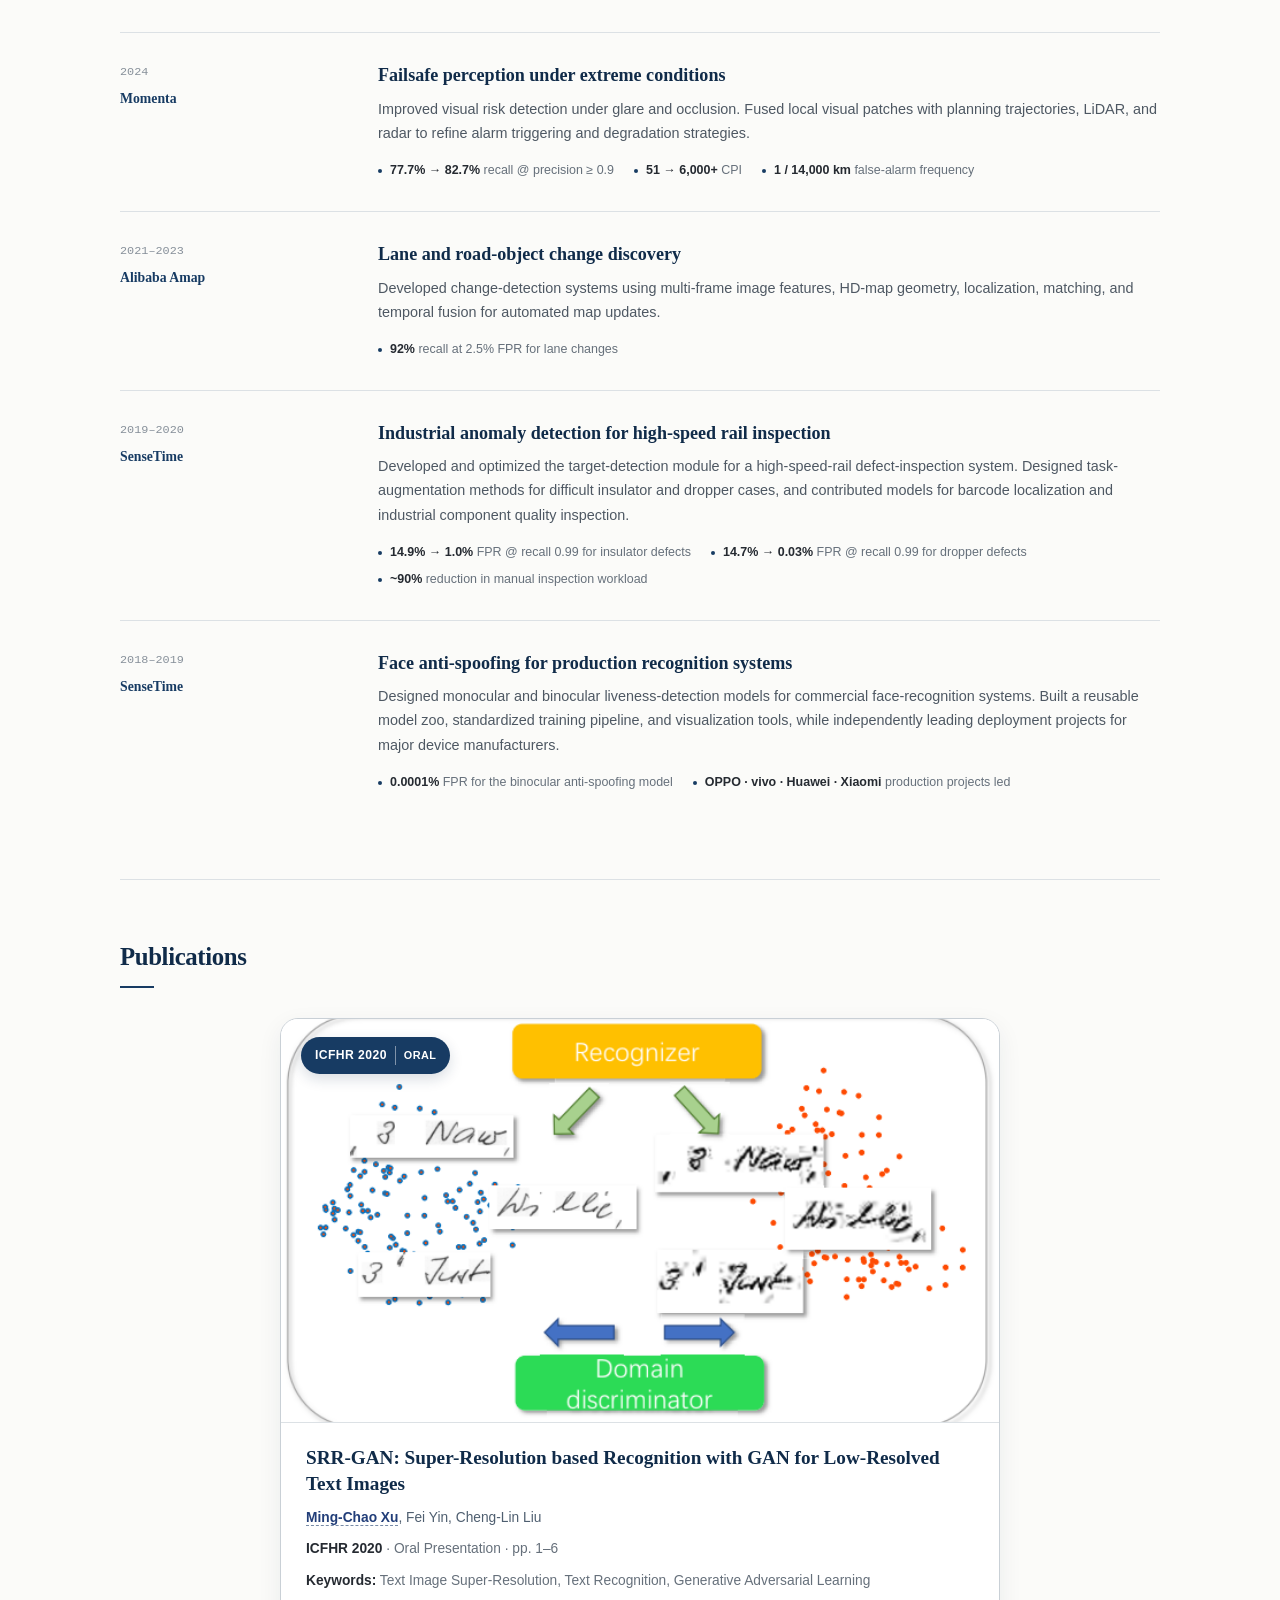
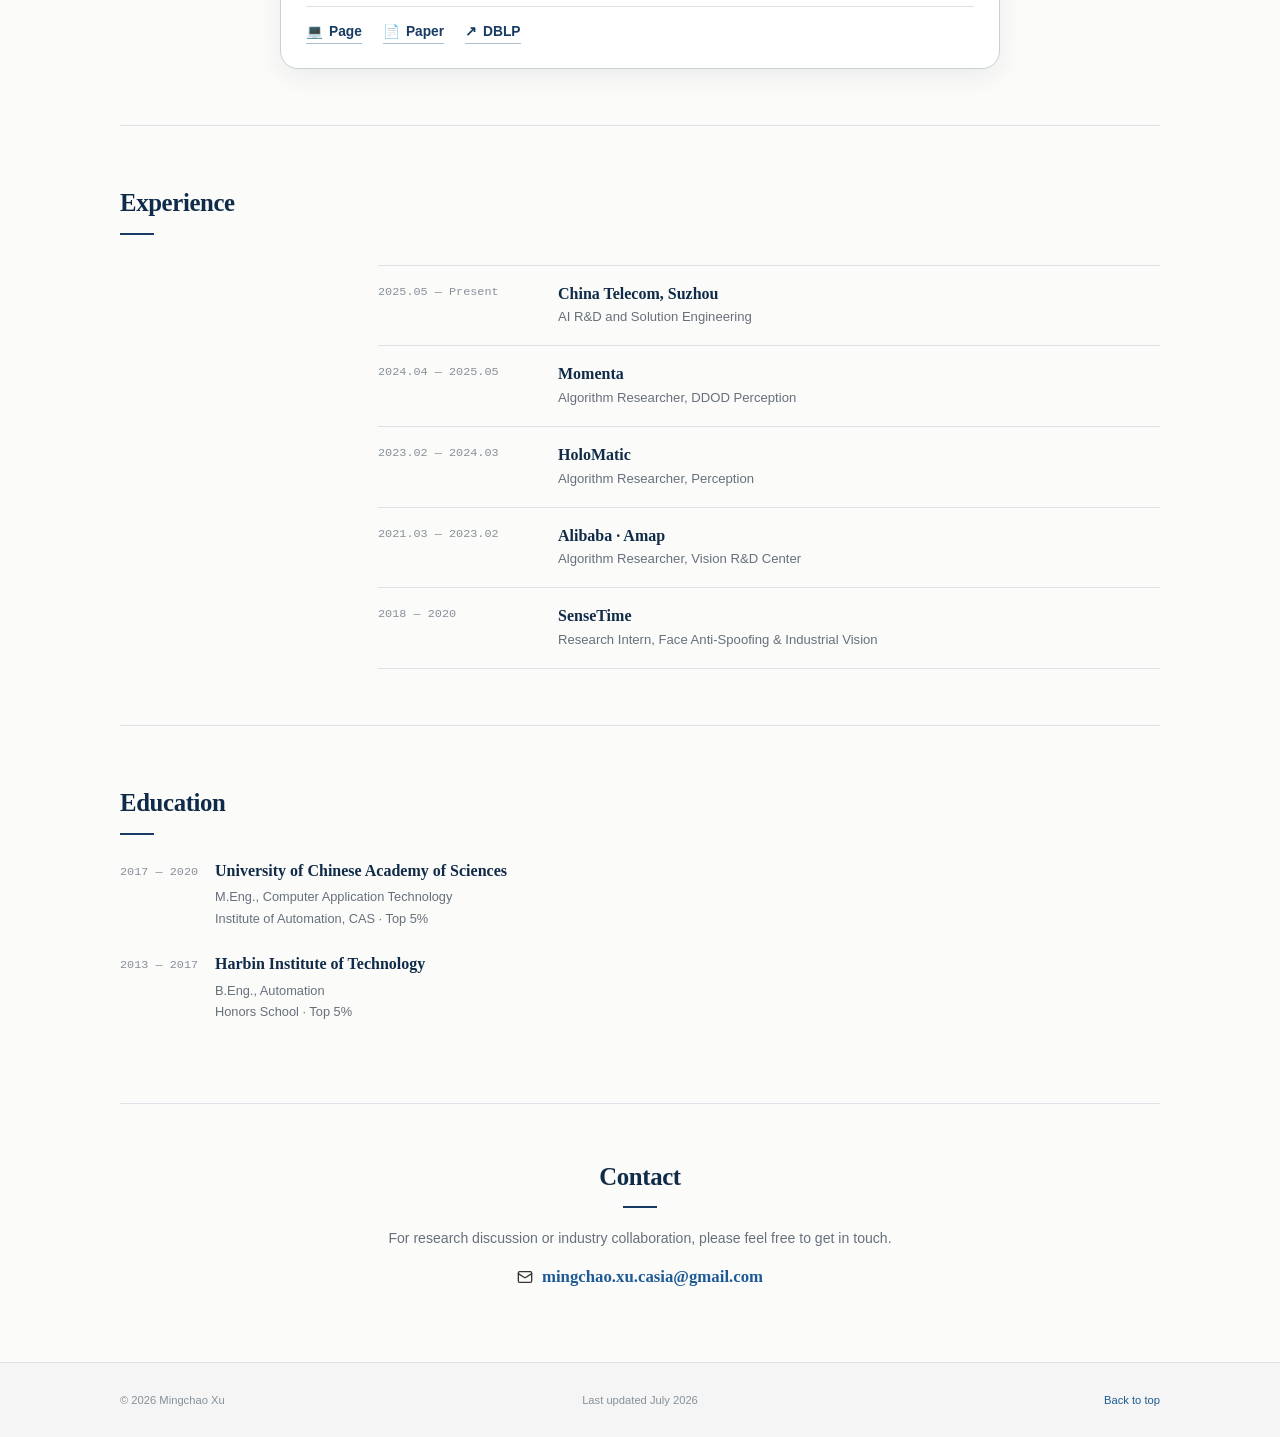
==== commit 7b6aa50d: "Add EBMV paper news" ====
--- a/index.html
+++ b/index.html
@@ -104,6 +104,10 @@
         </header>
         <div class="news-list">
           <article class="news-item">
+            <time datetime="2026-08">2026.08</time>
+            <p>🎉🎉 Two papers have been accepted to <strong>EBMV 2026</strong>: “<strong><a href="https://openreview.net/forum?id=ck7hdNOUFU" target="_blank" rel="noreferrer">SEE Challenge: Event-Guided Brightness Adjustment under Broad Lighting — Methods and Results</a></strong>” and “<strong><a href="https://openreview.net/forum?id=YVt3DnW2wQ" target="_blank" rel="noreferrer">From Events to Enhancement: A Survey on Event-Based Imaging Technologies</a></strong>”.</p>
+          </article>
+          <article class="news-item">
             <time datetime="2026-04">2026.04</time>
             <p>🎉🎉 Our workshop “<a href="https://eventbasemultimodalvision.github.io/" target="_blank" rel="noreferrer">Event-Based Multimodal Vision</a>” has been accepted by <strong>ECCV 2026</strong>. Stay tuned!</p>
           </article>
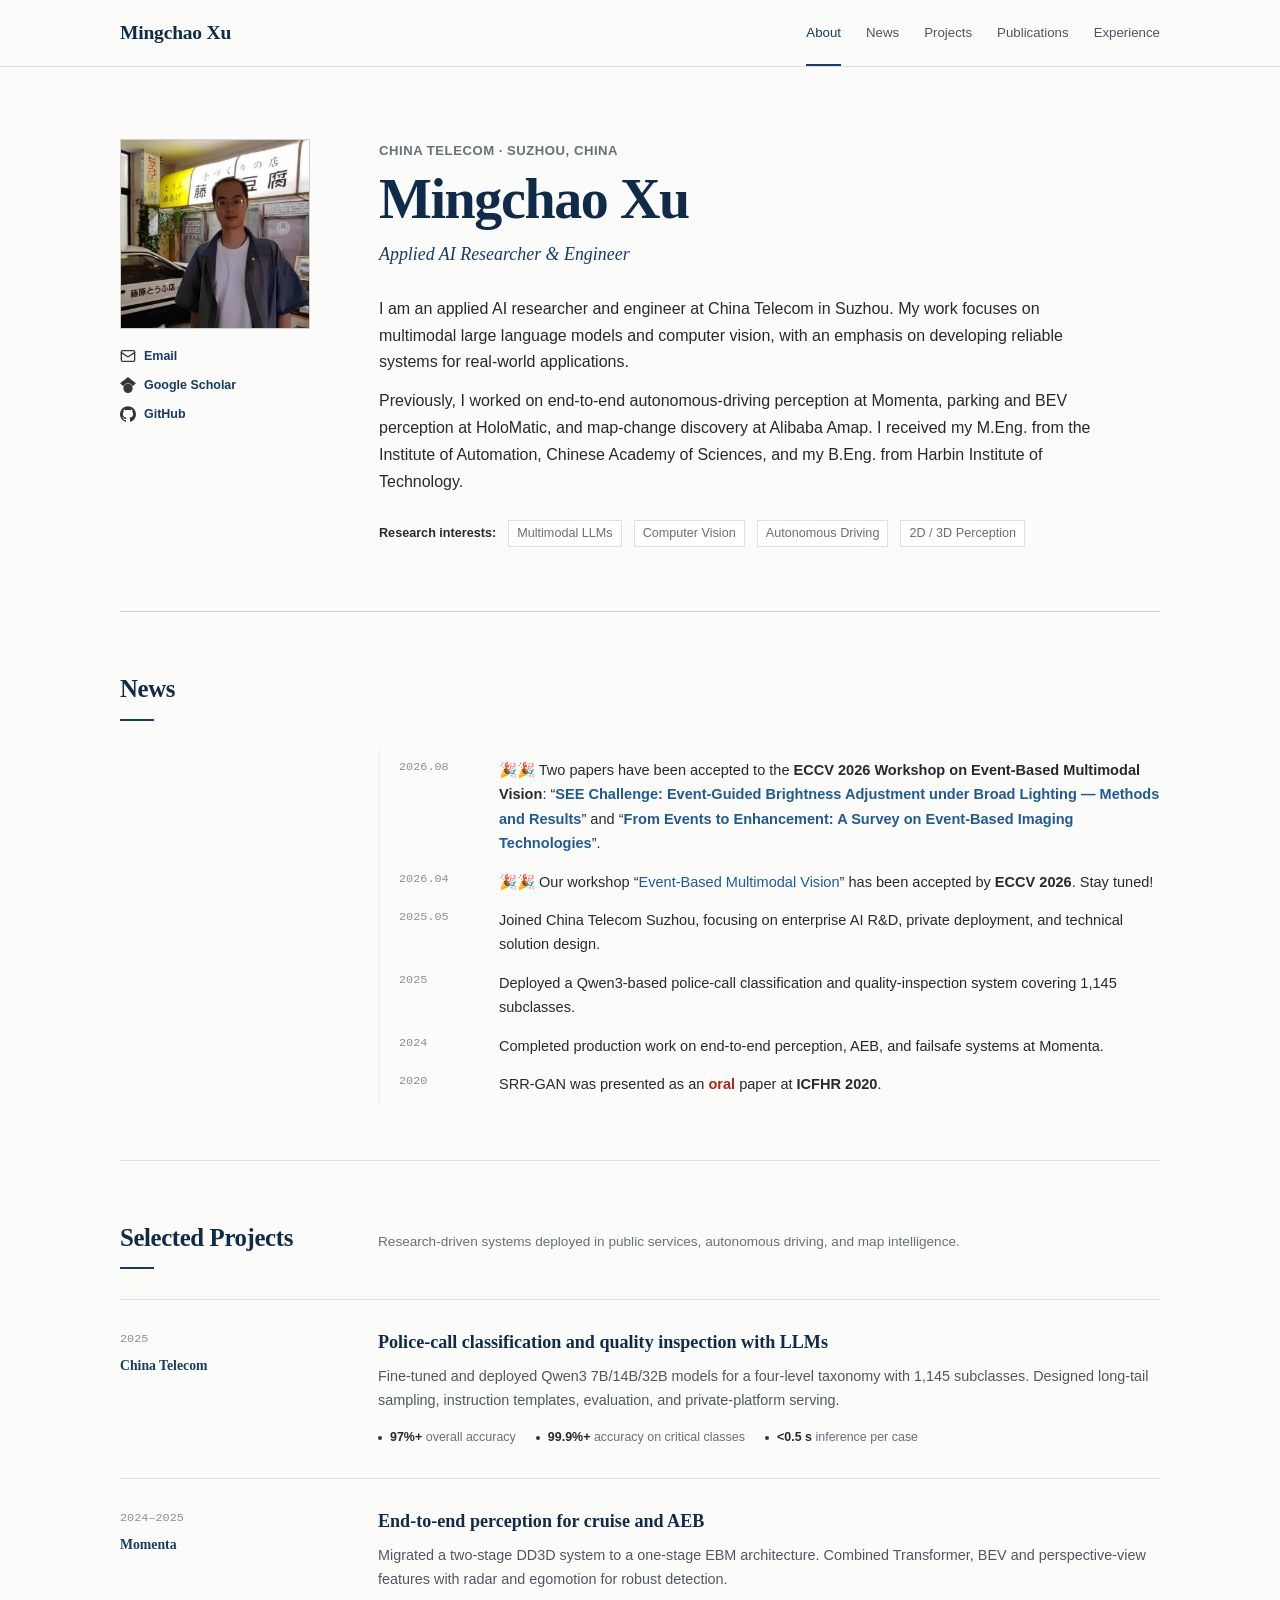
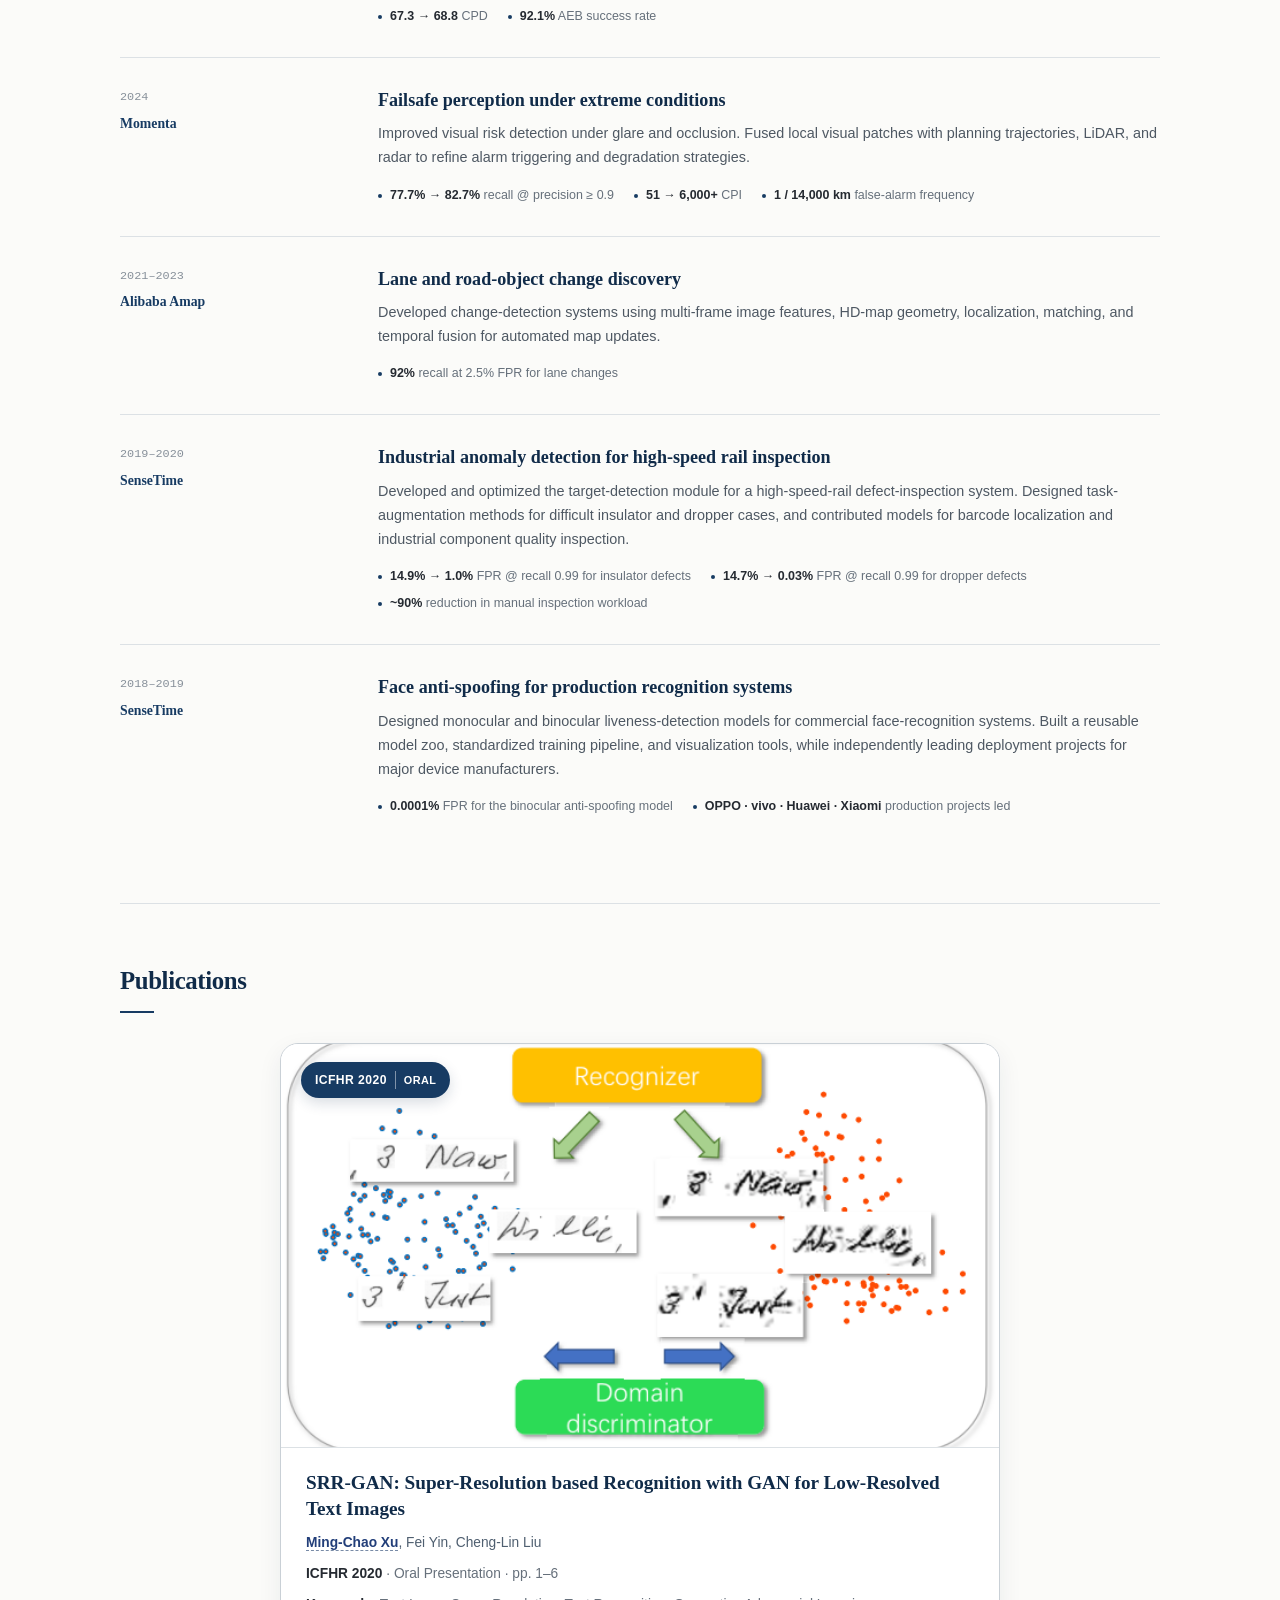
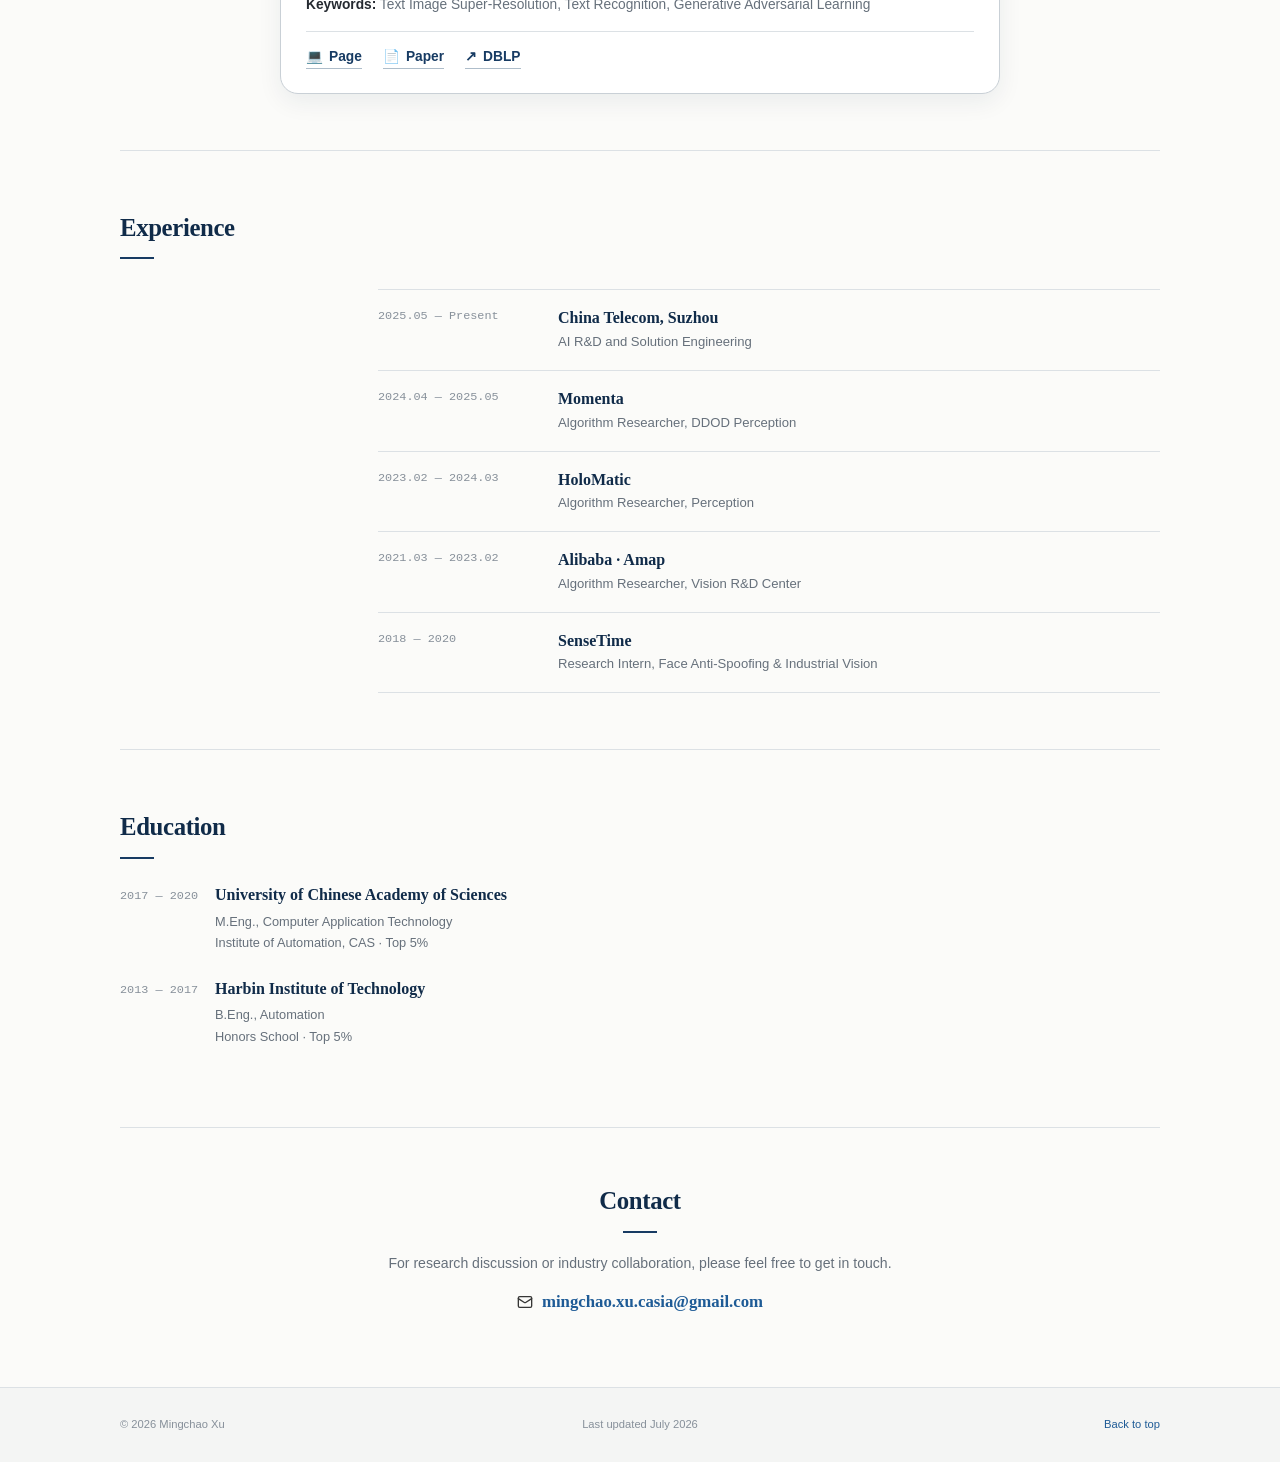
==== commit 528314fa: "Clarify ECCV workshop news" ====
--- a/index.html
+++ b/index.html
@@ -105,7 +105,7 @@
         <div class="news-list">
           <article class="news-item">
             <time datetime="2026-08">2026.08</time>
-            <p>🎉🎉 Two papers have been accepted to <strong>EBMV 2026</strong>: “<strong><a href="https://openreview.net/forum?id=ck7hdNOUFU" target="_blank" rel="noreferrer">SEE Challenge: Event-Guided Brightness Adjustment under Broad Lighting — Methods and Results</a></strong>” and “<strong><a href="https://openreview.net/forum?id=YVt3DnW2wQ" target="_blank" rel="noreferrer">From Events to Enhancement: A Survey on Event-Based Imaging Technologies</a></strong>”.</p>
+            <p>🎉🎉 Two papers have been accepted to the <strong>ECCV 2026 Workshop on Event-Based Multimodal Vision</strong>: “<strong><a href="https://openreview.net/forum?id=ck7hdNOUFU" target="_blank" rel="noreferrer">SEE Challenge: Event-Guided Brightness Adjustment under Broad Lighting — Methods and Results</a></strong>” and “<strong><a href="https://openreview.net/forum?id=YVt3DnW2wQ" target="_blank" rel="noreferrer">From Events to Enhancement: A Survey on Event-Based Imaging Technologies</a></strong>”.</p>
           </article>
           <article class="news-item">
             <time datetime="2026-04">2026.04</time>
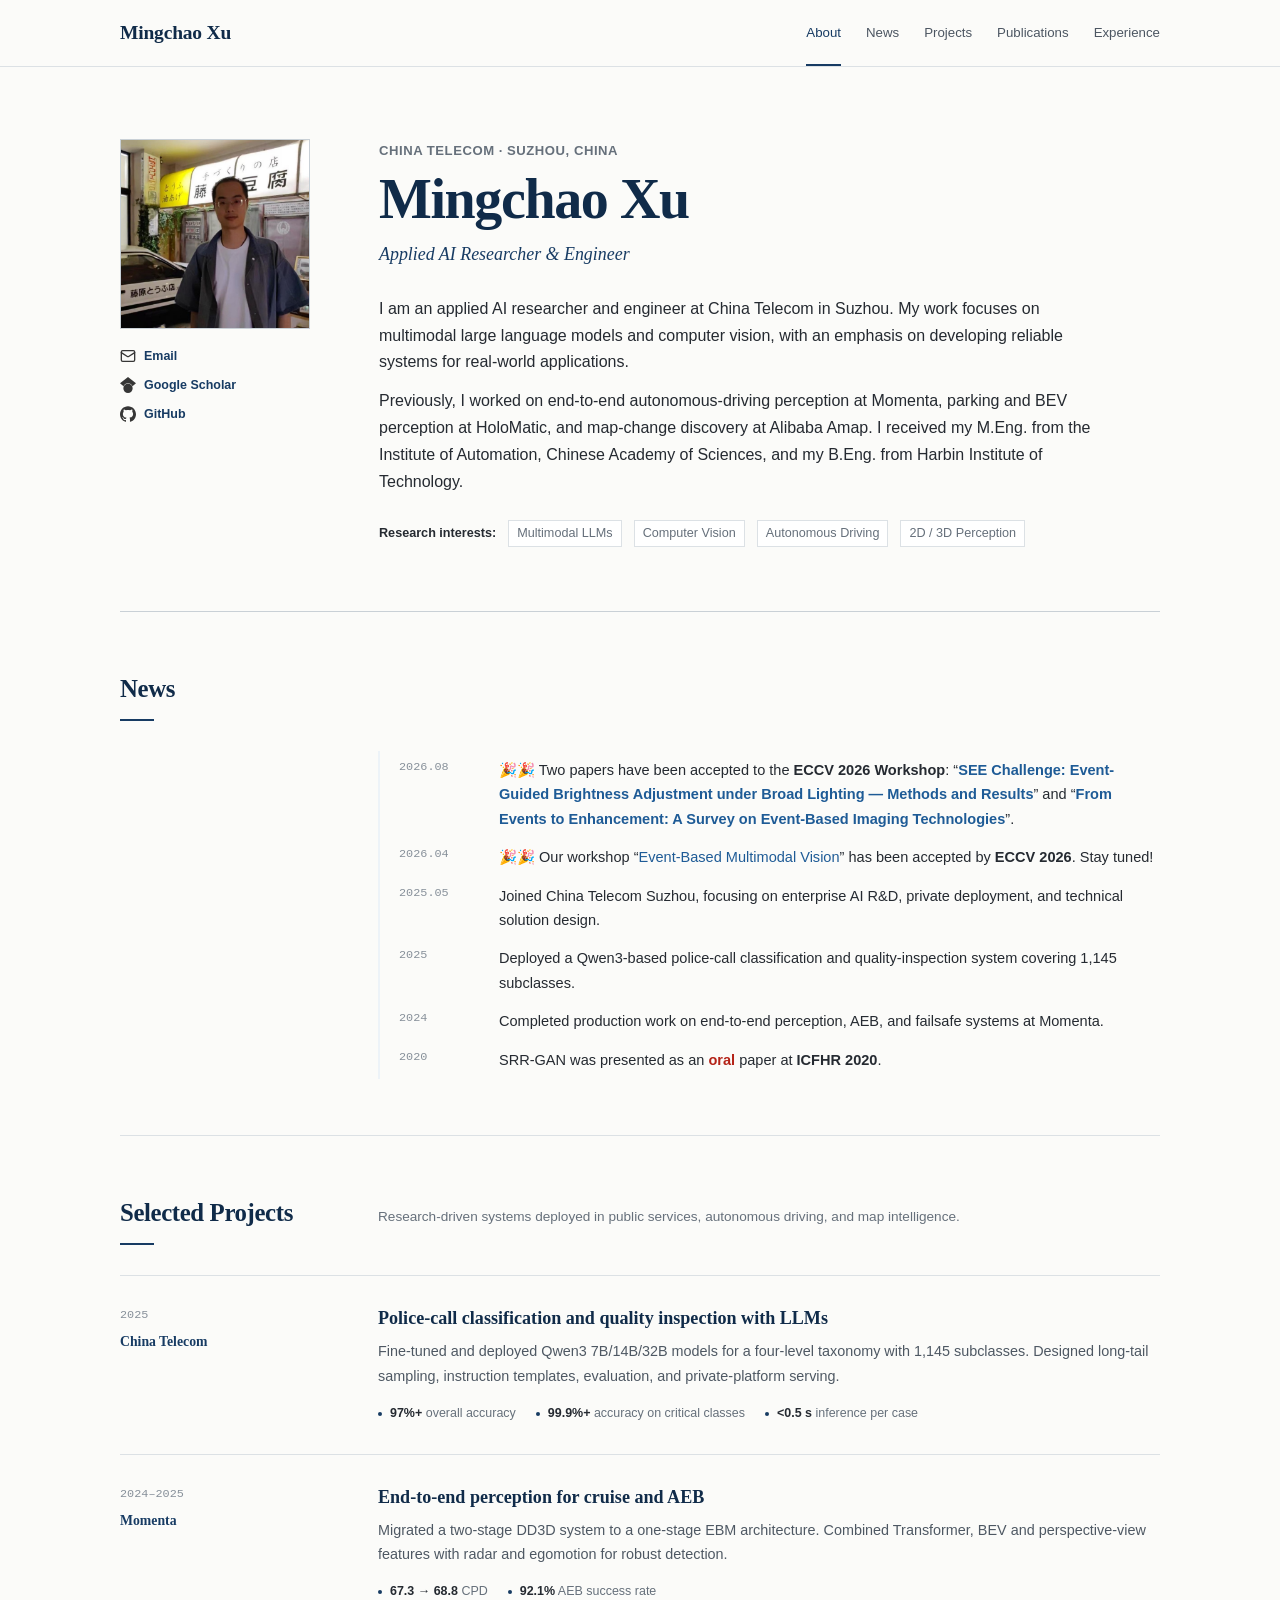
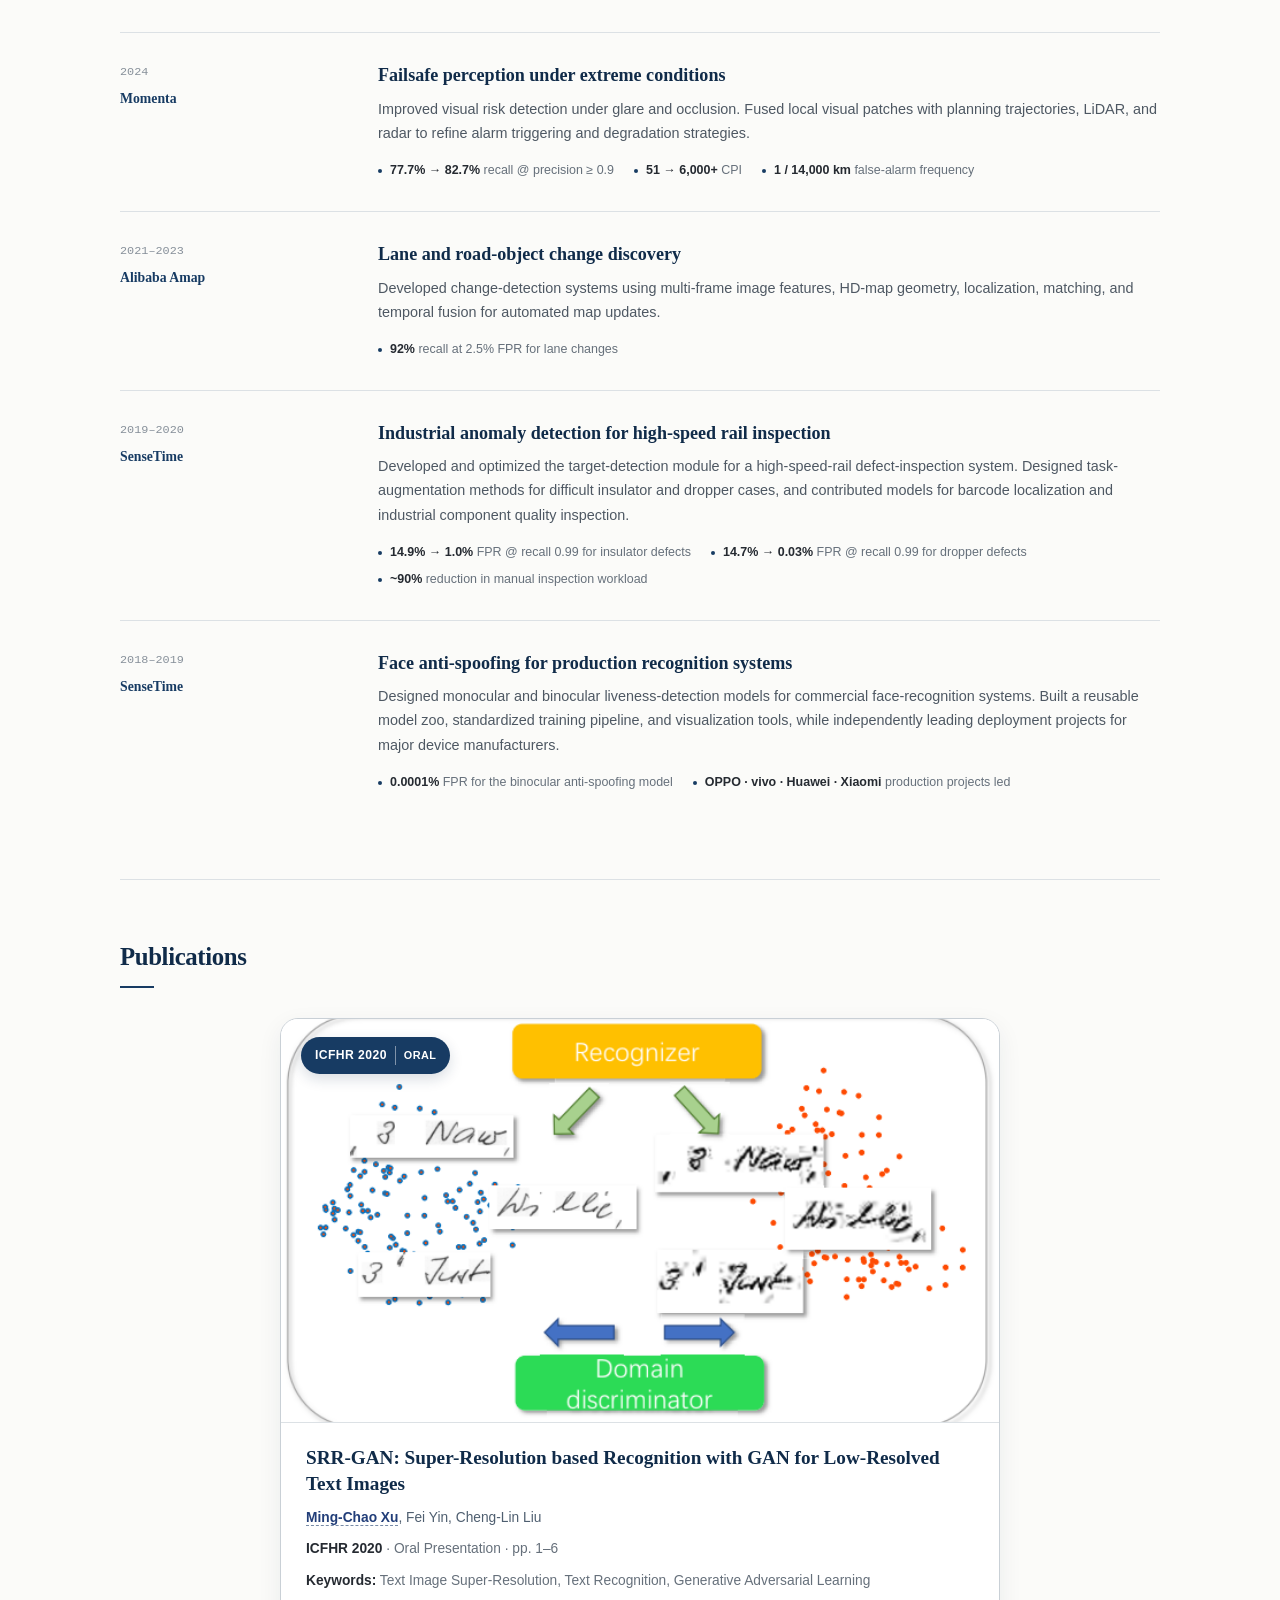
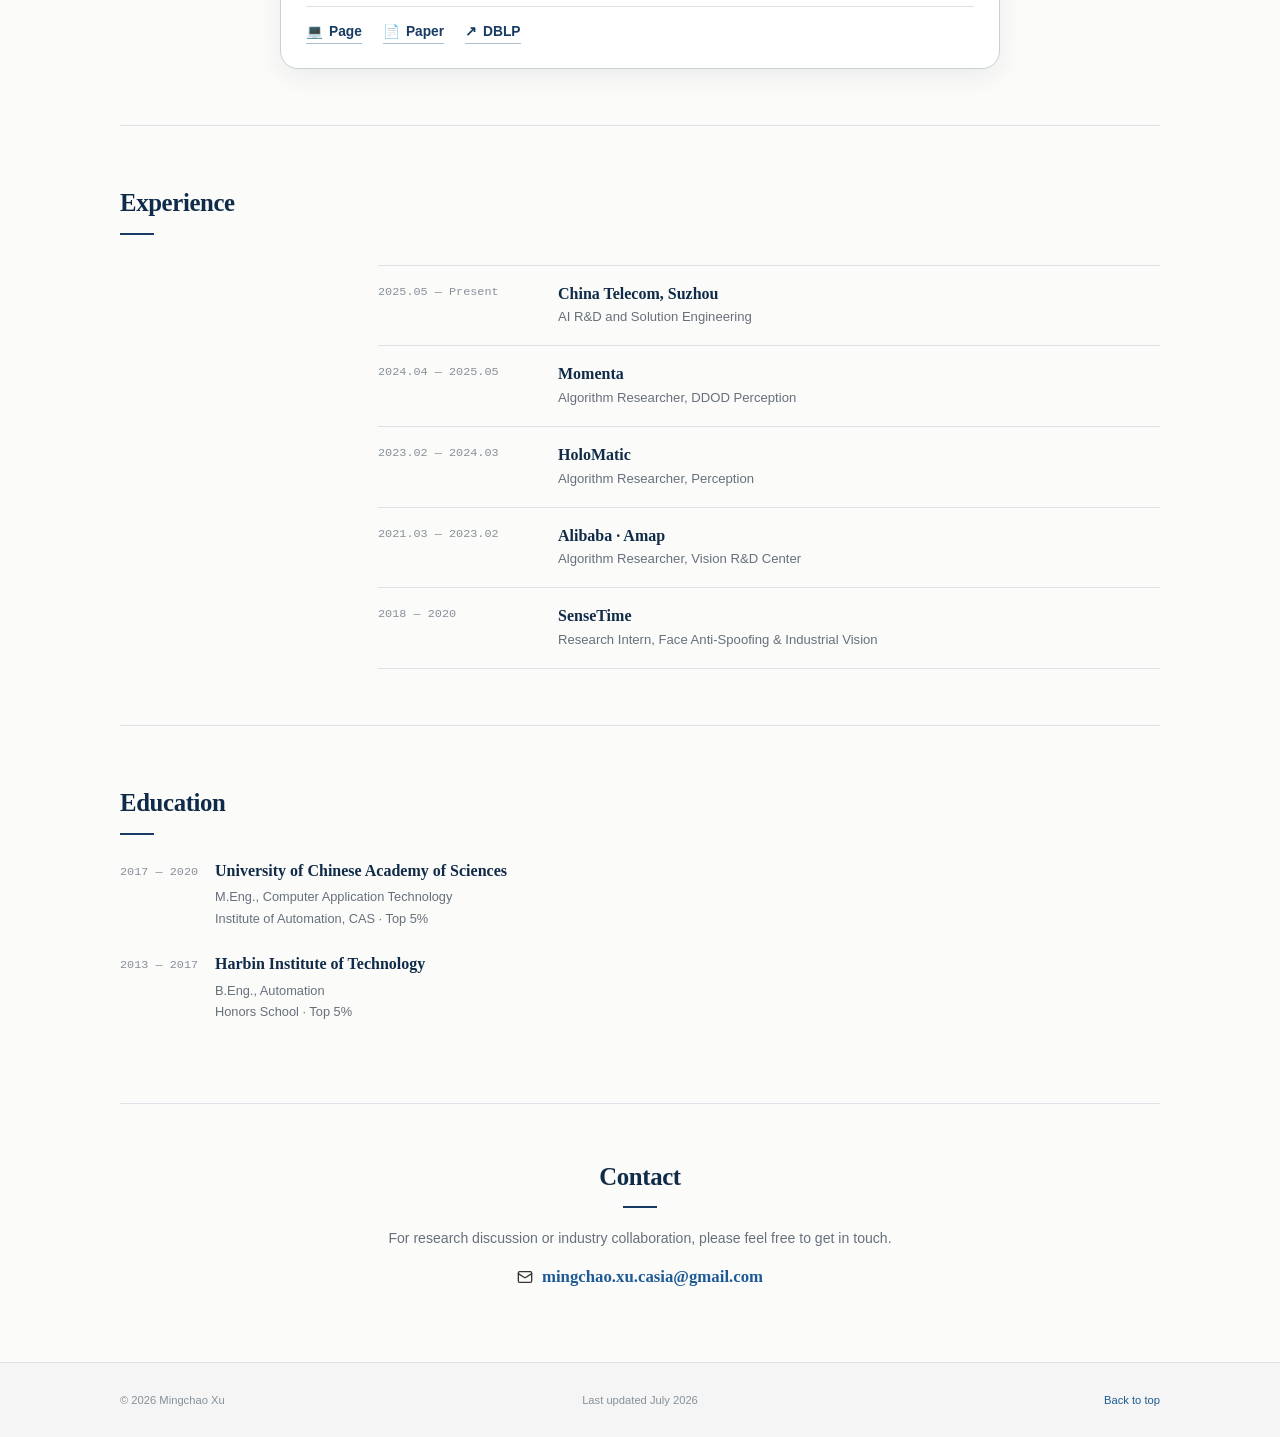
==== commit a46c9054: "Shorten ECCV workshop news" ====
--- a/index.html
+++ b/index.html
@@ -105,7 +105,7 @@
         <div class="news-list">
           <article class="news-item">
             <time datetime="2026-08">2026.08</time>
-            <p>🎉🎉 Two papers have been accepted to the <strong>ECCV 2026 Workshop on Event-Based Multimodal Vision</strong>: “<strong><a href="https://openreview.net/forum?id=ck7hdNOUFU" target="_blank" rel="noreferrer">SEE Challenge: Event-Guided Brightness Adjustment under Broad Lighting — Methods and Results</a></strong>” and “<strong><a href="https://openreview.net/forum?id=YVt3DnW2wQ" target="_blank" rel="noreferrer">From Events to Enhancement: A Survey on Event-Based Imaging Technologies</a></strong>”.</p>
+            <p>🎉🎉 Two papers have been accepted to the <strong>ECCV 2026 Workshop</strong>: “<strong><a href="https://openreview.net/forum?id=ck7hdNOUFU" target="_blank" rel="noreferrer">SEE Challenge: Event-Guided Brightness Adjustment under Broad Lighting — Methods and Results</a></strong>” and “<strong><a href="https://openreview.net/forum?id=YVt3DnW2wQ" target="_blank" rel="noreferrer">From Events to Enhancement: A Survey on Event-Based Imaging Technologies</a></strong>”.</p>
           </article>
           <article class="news-item">
             <time datetime="2026-04">2026.04</time>
